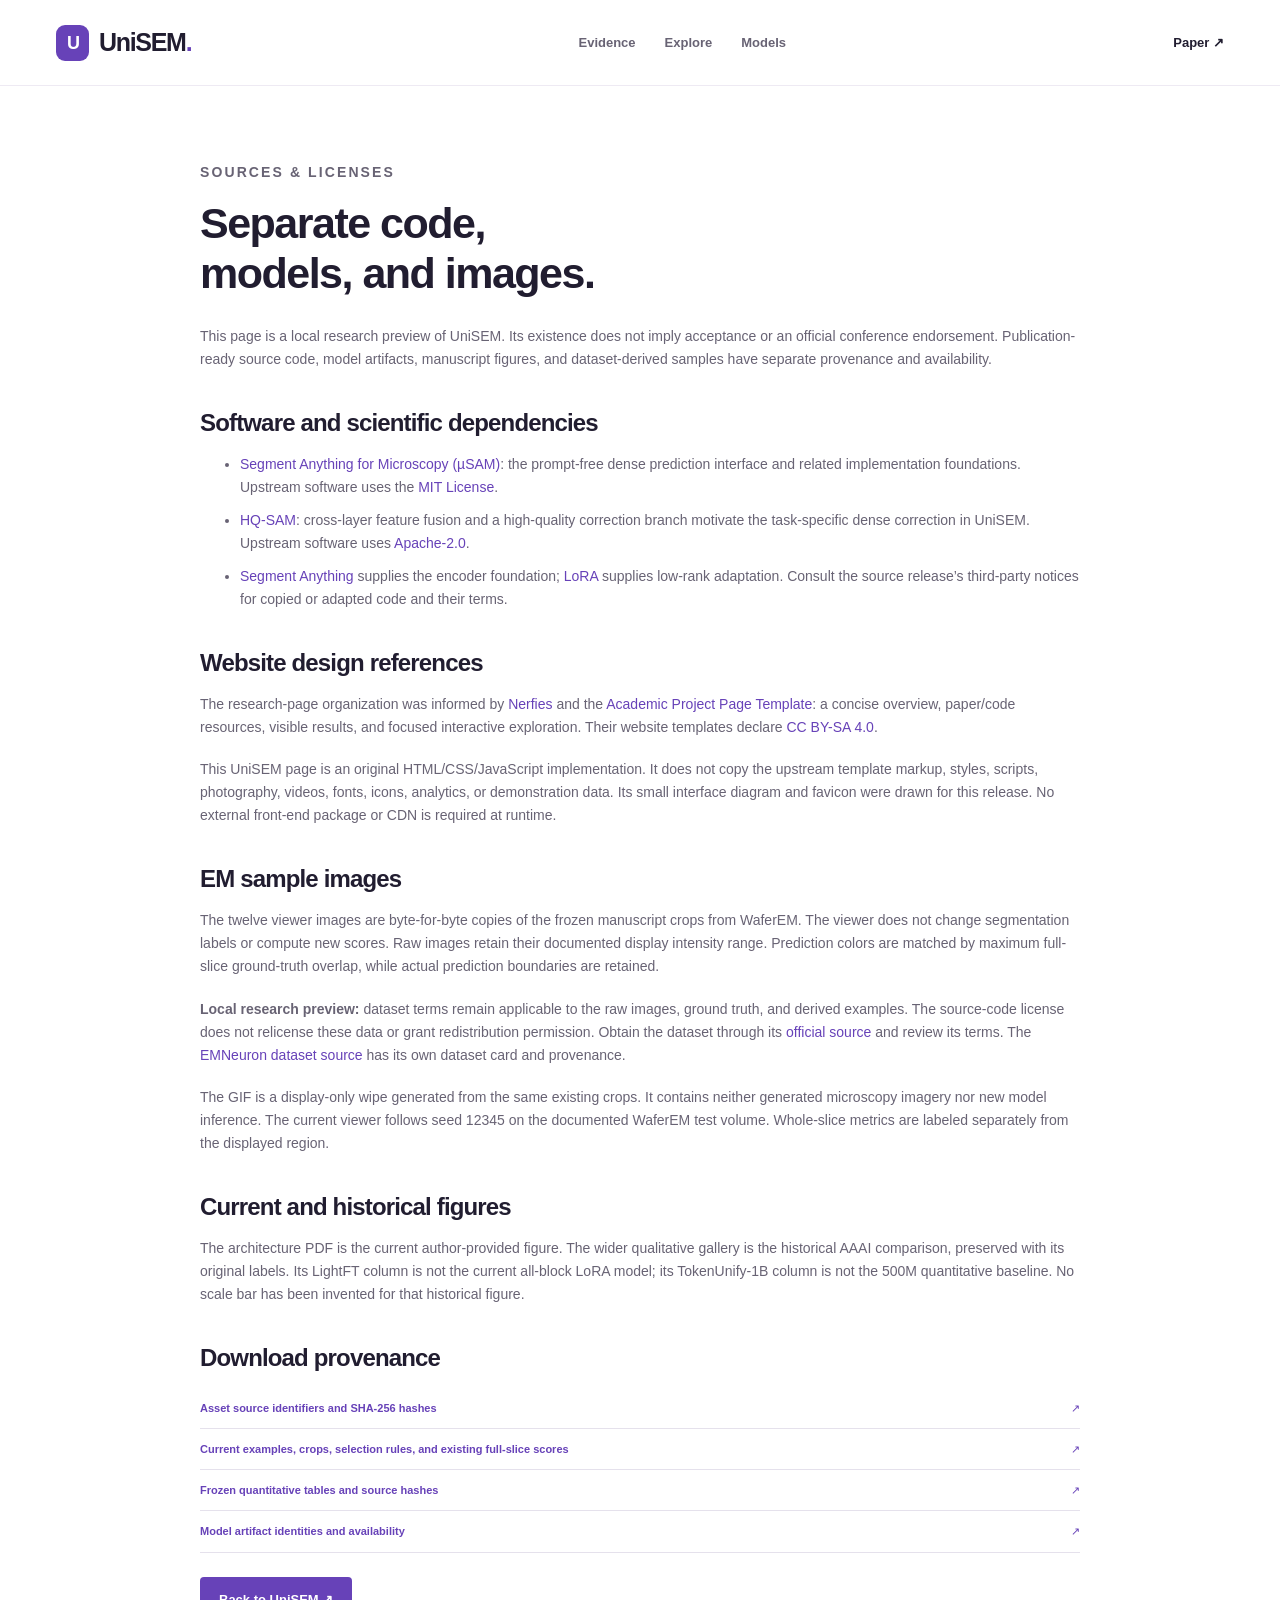
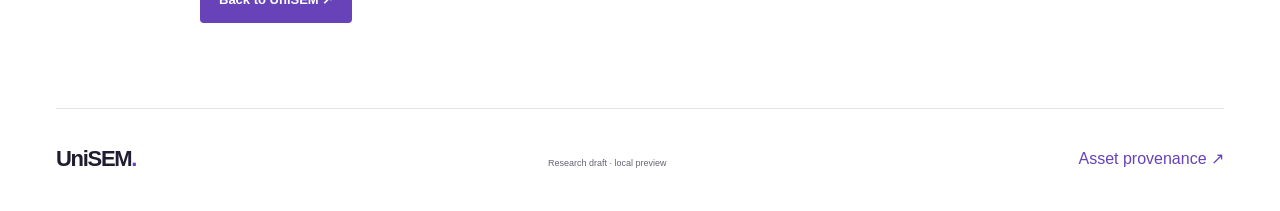
==== site/licenses.html @ 5c4338f4 "Prepare UniSEM ISBI code and local project showcase" ====
<!doctype html>
<html lang="en">
<head><meta charset="utf-8"><meta name="viewport" content="width=device-width, initial-scale=1"><meta name="theme-color" content="#6742b8"><title>Sources &amp; licenses — UniSEM</title><link rel="icon" href="assets/favicon.svg" type="image/svg+xml"><link rel="stylesheet" href="styles.css"></head>
<body><header class="site-header"><a class="wordmark" href="index.html"><span class="brand-symbol" aria-hidden="true">U</span>UniSEM<span class="wordmark-dot">.</span></a><nav aria-label="Source navigation"><a href="index.html#evidence">Evidence</a><a href="index.html#explore">Explore</a><a href="models.html">Models</a></nav><a class="header-paper" href="assets/paper.pdf">Paper ↗</a></header>
<main class="section-shell simple-page"><p class="eyebrow">SOURCES &amp; LICENSES</p><h1>Separate code,<br>models, and images.</h1><p>This page is a local research preview of UniSEM. Its existence does not imply acceptance or an official conference endorsement. Publication-ready source code, model artifacts, manuscript figures, and dataset-derived samples have separate provenance and availability.</p>
<h2>Software and scientific dependencies</h2><ul><li><a href="https://github.com/computational-cell-analytics/micro-sam">Segment Anything for Microscopy (µSAM)</a>: the prompt-free dense prediction interface and related implementation foundations. Upstream software uses the <a href="https://github.com/computational-cell-analytics/micro-sam/blob/main/LICENSE">MIT License</a>.</li><li><a href="https://github.com/SysCV/sam-hq">HQ-SAM</a>: cross-layer feature fusion and a high-quality correction branch motivate the task-specific dense correction in UniSEM. Upstream software uses <a href="https://github.com/SysCV/sam-hq/blob/main/LICENSE">Apache-2.0</a>.</li><li><a href="https://github.com/facebookresearch/segment-anything">Segment Anything</a> supplies the encoder foundation; <a href="https://arxiv.org/abs/2106.09685">LoRA</a> supplies low-rank adaptation. Consult the source release’s third-party notices for copied or adapted code and their terms.</li></ul>
<h2>Website design references</h2><p>The research-page organization was informed by <a href="https://nerfies.github.io/">Nerfies</a> and the <a href="https://github.com/eliahuhorwitz/Academic-project-page-template">Academic Project Page Template</a>: a concise overview, paper/code resources, visible results, and focused interactive exploration. Their website templates declare <a href="https://creativecommons.org/licenses/by-sa/4.0/">CC BY-SA 4.0</a>.</p><p>This UniSEM page is an original HTML/CSS/JavaScript implementation. It does not copy the upstream template markup, styles, scripts, photography, videos, fonts, icons, analytics, or demonstration data. Its small interface diagram and favicon were drawn for this release. No external front-end package or CDN is required at runtime.</p>
<h2>EM sample images</h2><p>The twelve viewer images are byte-for-byte copies of the frozen manuscript crops from WaferEM. The viewer does not change segmentation labels or compute new scores. Raw images retain their documented display intensity range. Prediction colors are matched by maximum full-slice ground-truth overlap, while actual prediction boundaries are retained.</p><p><strong>Local research preview:</strong> dataset terms remain applicable to the raw images, ground truth, and derived examples. The source-code license does not relicense these data or grant redistribution permission. Obtain the dataset through its <a href="https://huggingface.co/datasets/cyd0806/wafer_EM">official source</a> and review its terms. The <a href="https://huggingface.co/datasets/yanchaoz/EMNeuron">EMNeuron dataset source</a> has its own dataset card and provenance.</p><p>The GIF is a display-only wipe generated from the same existing crops. It contains neither generated microscopy imagery nor new model inference. The current viewer follows seed 12345 on the documented WaferEM test volume. Whole-slice metrics are labeled separately from the displayed region.</p>
<h2>Current and historical figures</h2><p>The architecture PDF is the current author-provided figure. The wider qualitative gallery is the historical AAAI comparison, preserved with its original labels. Its LightFT column is not the current all-block LoRA model; its TokenUnify-1B column is not the 500M quantitative baseline. No scale bar has been invented for that historical figure.</p>
<h2>Download provenance</h2><a class="resource-row" href="assets/asset-provenance.json"><span>Asset source identifiers and SHA-256 hashes</span><span>↗</span></a><a class="resource-row" href="assets/cases.json"><span>Current examples, crops, selection rules, and existing full-slice scores</span><span>↗</span></a><a class="resource-row" href="data/results.json"><span>Frozen quantitative tables and source hashes</span><span>↗</span></a><a class="resource-row" href="models/manifest.json"><span>Model artifact identities and availability</span><span>↗</span></a><a class="button primary" href="index.html">Back to UniSEM ↗</a></main><footer class="site-footer section-shell"><a class="wordmark" href="index.html">UniSEM<span class="wordmark-dot">.</span></a><p>Research draft · local preview</p><a href="assets/asset-provenance.json">Asset provenance ↗</a></footer></body></html>
---- site/styles.css ----
/* Original UniSEM presentation styles. No external fonts or CSS runtime. */
:root {
  --ink:#211d30;
  --muted:#686374;
  --purple:#6742b8;
  --purple-dark:#4a2e88;
  --lavender:#f5f2fa;
  --line:#e5e1ec;
  --paper:#fff;
  --max:1240px;
  --split:50%;
  --zoom:1;
  --pan-x:0px;
  --pan-y:0px
}
* {
  box-sizing:border-box
}
html {
  scroll-behavior:smooth;
  scroll-padding-top:95px
}
body {
  margin:0;
  background:var(--paper);
  color:var(--ink);
  font-family:Inter,"Segoe UI",Arial,sans-serif;
  font-size:16px;
  line-height:1.65;
  -webkit-font-smoothing:antialiased
}
a {
  color:var(--purple);
  text-decoration:none;
  text-underline-offset:4px
}
a:hover {
  text-decoration:underline
}
button,input,select {
  font:inherit
}
button,a,input,select,summary {
  -webkit-tap-highlight-color:transparent
}
button {
  cursor:pointer
}
button:disabled {
  cursor:wait
}
a:focus-visible,button:focus-visible,input:focus-visible,select:focus-visible,summary:focus-visible,[tabindex]:focus-visible {
  outline:3px solid #b097e4;
  outline-offset:5px
}
h1,h2,h3,h4,p,figure {
  margin:0
}
h1,h2,h3,h4 {
  line-height:1.16;
  letter-spacing:-.035em;
  font-weight:650
}
h2 {
  font-size:clamp(30px,3.2vw,43px)
}
h3 {
  font-size:25px
}
h4 {
  font-size:18px;
  letter-spacing:-.02em
}
p+p {
  margin-top:19px
}
img {
  max-width:100%;
  height:auto
}
button {
  border:0
}
input[type=range] {
  accent-color:var(--purple);
  cursor:ew-resize
}
.section-shell {
  max-width:var(--max);
  margin:auto;
  width:calc(100% - 112px)
}
.section-space {
  padding-top:94px;
  padding-bottom:94px
}
.eyebrow {
  font-size:11px;
  font-weight:750;
  letter-spacing:.15em;
  line-height:1.7;
  color:var(--purple)
}
.fine-print,.table-note {
  font-size:12px;
  line-height:1.65;
  color:var(--muted)
}
.fine-print strong {
  font-weight:650
}
.section-heading {
  display:flex;
  align-items:flex-end;
  justify-content:space-between;
  gap:40px;
  margin-bottom:44px
}
.section-heading .eyebrow {
  margin-bottom:13px
}
.section-heading>p,.section-heading>div>p:not(.eyebrow) {
  max-width:385px;
  font-size:14px;
  color:var(--muted);
  line-height:1.65
}
.section-margin h2 {
  margin:13px 0 20px
}
.section-margin>p:not(.eyebrow) {
  font-size:14px;
  color:var(--muted)
}
.skip-link {
  position:absolute;
  z-index:100;
  top:-70px;
  left:20px;
  background:var(--purple);
  color:white;
  padding:12px 18px
}
.skip-link:focus {
  top:10px
}
.site-header {
  height:86px;
  position:sticky;
  top:0;
  background:#ffffffee;
  backdrop-filter:blur(16px);
  z-index:20;
  display:flex;
  align-items:center;
  justify-content:space-between;
  gap:30px;
  padding:0 max(56px,calc((100vw - var(--max))/2));
  border-bottom:1px solid #eeeaf3
}
.wordmark {
  display:inline-flex;
  align-items:center;
  color:var(--ink);
  font-size:25px;
  font-weight:750;
  letter-spacing:-1.3px;
  line-height:1;
  white-space:nowrap
}
.wordmark:hover {
  text-decoration:none
}
.brand-symbol {
  background:var(--purple);
  color:white;
  font-size:18px;
  border-radius:9px;
  padding:9px 11px;
  margin-right:10px;
  letter-spacing:-2px
}
.wordmark-dot {
  color:var(--purple)
}
.site-header nav {
  display:flex;
  gap:29px
}
.site-header nav a {
  font-size:13px;
  color:var(--muted);
  font-weight:550
}
.header-paper {
  font-size:13px;
  font-weight:650;
  color:var(--ink)
}
.header-paper span {
  margin-left:11px
}
.hero {
  display:grid;
  grid-template-columns:1.02fr 1fr;
  gap:58px;
  align-items:center;
  min-height:680px;
  padding-top:75px;
  padding-bottom:72px
}
.hero .eyebrow {
  font-size:10px;
  letter-spacing:.11em;
  display:flex;
  align-items:center;
  gap:10px;
  white-space:nowrap
}
.small-rule {
  width:24px;
  height:1px;
  background:var(--purple)
}
.hero h1 {
  font-size:clamp(38px,4vw,56px);
  line-height:1.08;
  letter-spacing:-.045em;
  margin-top:20px;
  font-weight:680
}
.hero h1 em {
  font-family:Georgia,"Times New Roman",serif;
  font-weight:450;
  color:var(--purple);
  letter-spacing:-.035em
}
.hero-description {
  color:var(--muted);
  font-size:17px;
  max-width:455px;
  line-height:1.65;
  margin-top:25px
}
.hero-actions {
  display:flex;
  align-items:center;
  gap:23px;
  margin-top:28px
}
.button {
  display:inline-flex;
  align-items:center;
  justify-content:center;
  gap:16px;
  padding:12px 19px;
  font-size:13px;
  font-weight:650;
  line-height:1.5;
  min-height:46px;
  border-radius:4px;
  text-decoration:none;
  transition:background .15s ease,color .15s ease
}
.button:hover {
  text-decoration:none
}
.primary {
  background:var(--purple);
  color:#fff
}
.primary:hover {
  background:var(--purple-dark)
}
.text-button {
  padding:10px 0;
  color:var(--ink)
}
.hero-facts {
  margin-top:36px;
  display:flex;
  gap:37px
}
.hero-facts>div {
  display:flex;
  gap:13px;
  align-items:center
}
.hero-facts strong {
  font-size:38px;
  letter-spacing:-.06em;
  font-weight:650;
  line-height:1
}
.hero-facts strong span {
  font-size:22px;
  margin-left:1px
}
.hero-facts>div>span {
  font-size:12px;
  line-height:1.5;
  font-weight:650
}
.hero-facts small {
  display:block;
  font-size:10px;
  font-weight:400;
  color:var(--muted);
  line-height:1.5;
  margin-top:2px;
  max-width:165px
}
.hero-boundary {
  font-size:10px;
  color:var(--muted);
  margin-top:15px;
  max-width:480px
}
.hero-visual {
  margin-top:18px;
  min-width:0
}
.visual-kicker {
  font-size:9px;
  font-weight:700;
  letter-spacing:.11em;
  display:flex;
  align-items:center;
  gap:7px;
  margin-bottom:16px;
  color:var(--ink)
}
.status-dot {
  display:inline-block;
  width:6px;
  height:6px;
  border-radius:50%;
  background:var(--purple);
  flex-shrink:0
}
.visual-kicker>span:last-child {
  font-size:10px;
  font-weight:400;
  letter-spacing:0;
  margin-left:auto;
  color:var(--muted)
}
.em-triptych {
  display:grid;
  grid-template-columns:1fr 1.65fr;
  grid-template-rows:1fr 1fr;
  gap:15px 18px;
  align-items:center
}
.em-triptych figure {
  min-width:0;
  overflow:hidden
}
.em-triptych img {
  width:100%;
  display:block;
  aspect-ratio:1;
  object-fit:contain;
  image-rendering:pixelated
}
.em-triptych figure:first-child {
  grid-column:1;
  grid-row:1
}
.em-triptych figure:last-child {
  grid-column:1;
  grid-row:2
}
.em-triptych figure.feature-result {
  grid-column:2;
  grid-row:1/3;
  box-shadow:14px 17px 0 var(--lavender);
  transform:translateY(6px)
}
.em-triptych figcaption {
  font-size:10px;
  font-weight:600;
  padding-top:5px;
  display:flex;
  align-items:center;
  gap:8px
}
.em-triptych figcaption span {
  font-size:8px;
  font-weight:500;
  color:var(--muted)
}
.visual-foot {
  display:flex;
  gap:14px;
  align-items:center;
  margin-top:26px;
  padding-top:17px;
  border-top:1px solid var(--line)
}
.visual-foot>span:not(.pill) {
  font-size:10px;
  color:var(--muted);
  line-height:1.6
}
.visual-foot>a {
  margin-left:auto;
  font-size:24px
}
.pill {
  display:inline-block;
  font-size:8px;
  font-weight:750;
  letter-spacing:.08em;
  line-height:1.2;
  background:var(--lavender);
  color:var(--purple);
  border:1px solid #ded5ed;
  padding:6px 8px;
  white-space:nowrap
}
.project-bar {
  border-top:1px solid var(--line);
  border-bottom:1px solid var(--line);
  padding:22px 0;
  display:flex;
  gap:27px;
  align-items:center;
  font-size:12px;
  font-weight:550
}
.project-bar i {
  width:3px;
  height:3px;
  border-radius:50%;
  background:#bdb3cc
}
.project-bar a {
  margin-left:auto;
  font-size:11px;
  font-weight:500
}
.project-bar a span {
  margin-left:8px
}
.abstract-section {
  display:grid;
  grid-template-columns:1fr 1.8fr;
  gap:90px
}
.abstract-copy p {
  font-size:15px;
  color:#5c5668
}
.abstract-copy p.lead {
  font-size:20px;
  line-height:1.65;
  color:var(--ink);
  font-weight:450;
  margin-top:0
}
.abstract-copy .fine-print {
  font-size:12px;
  margin-top:25px;
  padding-top:20px;
  border-top:1px solid var(--line)
}
.method-section {
  background:#f8f6fb;
  border-top:1px solid #f0ecf6;
  border-bottom:1px solid #f0ecf6
}
.method-figure img {
  display:block;
  width:100%;
  height:auto
}
.method-figure figcaption {
  font-size:12px;
  text-align:center;
  color:var(--muted);
  margin-top:13px
}
.method-explainer {
  display:grid;
  grid-template-columns:repeat(3,1fr);
  gap:50px;
  margin-top:38px
}
.method-number {
  color:var(--purple);
  font-size:11px;
  font-weight:750;
  letter-spacing:.08em
}
.method-explainer h3 {
  font-size:18px;
  margin:8px 0 11px;
  letter-spacing:-.02em
}
.method-explainer p {
  font-size:13px;
  line-height:1.75;
  color:var(--muted)
}
.credit-line {
  font-size:11px;
  color:var(--muted);
  margin-top:29px;
  border-top:1px solid #e5dfef;
  padding-top:19px
}
.author-figure {
  margin-top:20px;
  border-top:1px solid var(--line);
  padding-top:15px
}
.author-figure summary {
  display:flex;
  justify-content:space-between;
  font-size:12px;
  font-weight:650;
  cursor:pointer;
  color:var(--purple)
}
.author-figure summary::marker {
  content:""
}
.author-figure img {
  margin-top:24px;
  display:block;
  width:100%;
  background:white
}
.author-figure p {
  font-size:11px;
  text-align:right;
  margin-top:10px
}
.author-figure[open] summary span {
  transform:rotate(45deg)
}
.evidence-section>.section-heading {
  margin-bottom:20px
}
.evidence-block {
  display:grid;
  grid-template-columns:.95fr 1.5fr;
  gap:84px;
  padding:48px 0;
  border-bottom:1px solid var(--line)
}
.evidence-copy h3 {
  font-size:25px;
  margin:11px 0 18px;
  line-height:1.25;
  max-width:350px
}
.evidence-copy p:not(.eyebrow) {
  font-size:14px;
  color:var(--muted);
  line-height:1.8
}
.evidence-copy p.fine-print {
  font-size:11px;
  padding-top:1px
}
.evidence-data {
  min-width:0
}
.segmented-control {
  display:inline-flex;
  background:var(--lavender);
  padding:3px;
  gap:2px;
  border-radius:4px;
  margin-bottom:14px
}
.segmented-control button {
  font-size:11px;
  padding:7px 17px;
  background:transparent;
  color:var(--muted);
  font-weight:650;
  border-radius:3px
}
.segmented-control button.active {
  background:white;
  color:var(--purple);
  box-shadow:0 1px 5px #27194512
}
.table-wrap {
  overflow-x:auto;
  overscroll-behavior-x:contain
}
table {
  width:100%;
  border-collapse:collapse;
  text-align:right;
  font-size:12px;
  font-variant-numeric:tabular-nums;
  line-height:1.4
}
th {
  font-size:10px;
  color:#7b728a;
  font-weight:650;
  padding:11px 8px;
  border-bottom:1px solid #b9aecb;
  white-space:nowrap
}
td {
  padding:10px 8px;
  border-bottom:1px solid #eeeaf3;
  white-space:nowrap
}
th:first-child,td:first-child {
  text-align:left;
  padding-left:0
}
th:last-child,td:last-child {
  padding-right:0
}
tbody tr:last-child td {
  border-bottom:1px solid #b9aecb
}
.highlight-row td {
  background:#f5f1fb
}
.highlight-row td:first-child {
  padding-left:8px
}
.highlight-row td:last-child {
  padding-right:8px
}
table strong {
  font-weight:750;
  color:var(--ink)
}
table u {
  text-underline-offset:3px;
  text-decoration-thickness:1px
}
td .sd {
  font-size:10px;
  color:#80768c;
  display:block;
  margin-top:1px
}
.check-cell {
  color:var(--purple);
  text-align:center;
  font-weight:700
}
.table-note {
  font-size:10px;
  margin-top:12px
}
.rank-key {
  font-size:10px;
  color:var(--muted);
  margin-top:10px
}
.efficiency-block {
  padding-top:51px
}
.efficiency-heading {
  max-width:720px
}
.efficiency-heading h3 {
  font-size:29px;
  margin:10px 0 18px
}
.efficiency-heading>p:last-child {
  font-size:15px;
  color:var(--muted)
}
.efficiency-grid {
  display:grid;
  grid-template-columns:1fr 1.08fr;
  gap:62px;
  margin-top:32px
}
.efficiency-grid h4 {
  font-size:17px;
  margin-bottom:11px
}
.efficiency-grid .panel-intro {
  font-size:12px;
  color:var(--muted);
  min-height:40px;
  margin-bottom:15px;
  max-width:460px
}
.efficiency-grid table {
  font-size:11px
}
.evidence-interpretation {
  display:flex;
  align-items:baseline;
  gap:28px;
  margin-top:31px;
  border-left:2px solid var(--purple);
  padding:3px 0 3px 20px
}
.evidence-interpretation strong {
  font-size:12px;
  white-space:nowrap
}
.evidence-interpretation p {
  font-size:12px;
  color:var(--muted);
  line-height:1.7;
  max-width:830px
}
.source-link {
  font-size:11px;
  color:var(--muted);
  margin-top:34px
}
.explore-section {
  background:#f5f2f9;
  border-top:1px solid #eee7f7;
  border-bottom:1px solid #eee7f7
}
.explore-section .section-heading {
  margin-bottom:30px
}
.precomputed-badge {
  display:inline-flex;
  align-items:center;
  gap:8px;
  border:1px solid #d7c9eb;
  background:#fbf9ff;
  padding:7px 10px;
  font-size:9px;
  line-height:1.2;
  letter-spacing:.08em;
  font-weight:700;
  color:var(--purple);
  margin-bottom:10px
}
.explore-section .section-heading>div>p:not(.eyebrow) {
  font-size:11px
}
.explorer-controls {
  display:grid;
  grid-template-columns:1.15fr 1fr 1fr;
  gap:24px;
  margin-bottom:25px;
  max-width:1050px
}
.explorer-controls label {
  font-size:10px;
  text-transform:uppercase;
  letter-spacing:.08em;
  font-weight:650;
  color:var(--muted)
}
select {
  display:block;
  margin-top:7px;
  width:100%;
  min-height:43px;
  padding:9px 32px 9px 11px;
  font-size:12px;
  border:1px solid #d8d0e4;
  border-radius:3px;
  background:white;
  color:var(--ink);
  font-weight:550
}
.explorer-layout {
  display:grid;
  grid-template-columns:minmax(0,1.65fr) minmax(280px,1fr);
  gap:53px
}
.viewer-column {
  min-width:0
}
.compare-viewport {
  position:relative;
  width:100%;
  aspect-ratio:1;
  overflow:hidden;
  background:#312b3a;
  touch-action:pan-y;
  user-select:none;
  cursor:grab
}
.compare-viewport.dragging {
  cursor:grabbing
}
.compare-viewport.zoomed {
  touch-action:none
}
.comparison-layer {
  position:absolute;
  inset:0;
  overflow:hidden
}
.image-world {
  position:absolute;
  inset:0;
  transform:translate(var(--pan-x),var(--pan-y)) scale(var(--zoom));
  transform-origin:center;
  will-change:transform
}
.image-world img {
  position:absolute;
  inset:0;
  display:block;
  width:100%;
  height:100%;
  object-fit:contain;
  image-rendering:pixelated;
  pointer-events:none
}
.left-layer {
  clip-path:inset(0 calc(100% - var(--split)) 0 0)
}
.viewer-label {
  position:absolute;
  z-index:2;
  top:13px;
  font-size:9px;
  font-weight:650;
  line-height:1.3;
  max-width:45%;
  color:white;
  background:#251f33d9;
  padding:6px 9px;
  backdrop-filter:blur(8px);
  pointer-events:none
}
.left-label {
  left:13px
}
.right-label {
  right:13px;
  text-align:right
}
.split-handle {
  touch-action:none;
  position:absolute;
  z-index:3;
  left:var(--split);
  top:0;
  bottom:0;
  width:2px;
  transform:translateX(-1px);
  padding:0;
  background:white;
  cursor:ew-resize
}
.split-handle:before {
  content:"";
  position:absolute;
  left:-18px;
  right:-18px;
  top:0;
  bottom:0
}
.split-handle span {
  position:absolute;
  top:50%;
  left:50%;
  transform:translate(-50%,-50%);
  background:white;
  color:var(--purple);
  width:38px;
  height:38px;
  display:flex;
  align-items:center;
  justify-content:center;
  border-radius:50%;
  font-size:19px;
  letter-spacing:2px;
  box-shadow:0 2px 12px #0003
}
.scale-bar {
  position:absolute;
  z-index:2;
  bottom:14px;
  right:16px;
  color:white;
  text-shadow:0 1px 2px black;
  text-align:center;
  pointer-events:none
}
.scale-bar>span {
  height:4px;
  background:white;
  box-shadow:0 1px 2px #0008;
  display:block;
  width:60px
}
.scale-bar small {
  font-size:10px
}
.wipe-control {
  display:flex;
  align-items:center;
  gap:13px;
  font-size:10px;
  color:var(--muted);
  margin-top:13px
}
.wipe-control input {
  min-width:0;
  flex:1
}
.view-controls {
  display:flex;
  align-items:center;
  gap:19px;
  margin-top:12px;
  flex-wrap:wrap
}
.view-controls label {
  display:flex;
  align-items:center;
  gap:7px;
  font-size:10px;
  font-weight:550;
  color:var(--muted)
}
.view-controls input {
  width:83px
}
.view-controls output {
  font-size:10px;
  min-width:30px;
  font-variant-numeric:tabular-nums
}
.quiet-button {
  font-size:10px;
  font-weight:600;
  color:var(--purple);
  padding:6px 9px;
  background:white;
  border:1px solid #d8cde9;
  border-radius:3px;
  margin-left:auto
}
.viewer-help {
  font-size:10px;
  color:var(--muted);
  margin-top:13px;
  line-height:1.7;
  max-width:600px
}
.case-detail {
  padding-top:1px
}
.case-detail h3 {
  font-size:26px;
  margin:10px 0 15px
}
.case-detail>p:not(.eyebrow) {
  font-size:13px;
  color:var(--muted);
  line-height:1.8
}
.reference-buttons {
  display:flex;
  gap:9px;
  margin-top:19px
}
.reference-buttons button {
  border:1px solid #cdbfdf;
  padding:7px 11px;
  font-size:10px;
  background:transparent;
  border-radius:3px;
  color:var(--purple);
  font-weight:650
}
.reference-buttons button:hover {
  background:#eae2f5
}
.case-metadata {
  margin:24px 0 26px;
  border-top:1px solid #ded5e9;
  border-bottom:1px solid #ded5e9;
  padding:12px 0
}
.case-metadata>div {
  display:flex;
  justify-content:space-between;
  gap:20px;
  font-size:10px;
  padding:4px 0
}
.case-metadata dt {
  color:var(--muted)
}
.case-metadata dd {
  margin:0;
  text-align:right;
  font-variant-numeric:tabular-nums
}
.case-detail h4 {
  font-size:14px;
  margin-bottom:8px
}
.case-detail>p.fine-print {
  font-size:10px;
  line-height:1.7;
  margin-bottom:12px
}
.compact-table table {
  font-size:10px
}
.compact-table th {
  font-size:9px
}
.compact-table td {
  padding-top:9px;
  padding-bottom:9px;
  white-space:normal;
  max-width:140px
}
.compact-table td:not(:first-child) {
  white-space:nowrap
}
.case-detail details {
  margin-top:24px;
  font-size:10px;
  color:var(--muted);
  border-top:1px solid #ded5e9;
  padding-top:14px
}
.case-detail details summary {
  font-size:10px;
  font-weight:600;
  color:var(--purple);
  cursor:pointer
}
.case-detail details p {
  margin-top:12px;
  line-height:1.7
}
.notice {
  font-size:12px;
  color:var(--purple);
  padding:16px;
  background:#fff
}
.film-section {
  display:grid;
  grid-template-columns:1fr 1.85fr;
  gap:65px;
  align-items:center
}
.film-section .section-margin h2 {
  font-size:31px
}
.film-section .section-margin>p:not(.eyebrow) {
  font-size:12px
}
.film-section .button {
  margin-top:23px;
  font-size:11px;
  padding:11px 17px;
  min-height:41px
}
.film-section .section-margin .fine-print {
  font-size:10px;
  margin-top:14px
}
.subtle-link {
  display:inline-block;
  font-size:11px;
  margin-top:16px
}
.film-figure {
  border:1px solid var(--line);
  padding:12px 8px;
  background:white
}
.film-figure img {
  width:100%;
  height:auto;
  display:block
}
.film-figure figcaption {
  font-size:10px;
  color:var(--muted);
  padding:13px 18px 5px;
  border-top:1px solid var(--line);
  line-height:1.7
}
.historical-section {
  background:#faf9fc;
  border-top:1px solid #f0edf5;
  border-bottom:1px solid #f0edf5
}
.historical-section .section-heading p:not(.eyebrow) {
  font-size:11px
}
.historical-figure {
  display:block;
  overflow:auto;
  background:#fff;
  border:1px solid var(--line);
  padding:22px
}
.historical-figure img {
  width:100%;
  height:auto;
  display:block
}
.historical-section .fine-print {
  font-size:10px;
  margin-top:18px;
  max-width:1100px
}
.reuse-grid {
  display:grid;
  grid-template-columns:1.05fr 1fr;
  gap:90px
}
.code-label {
  font-size:9px;
  letter-spacing:.11em;
  font-weight:700;
  color:var(--muted);
  margin-bottom:12px
}
.quickstart pre {
  background:#252032;
  color:#e6ddf8;
  border-left:3px solid #a483dc;
  padding:24px 27px;
  font-size:13px;
  line-height:1.8;
  overflow:auto;
  margin:0 0 23px;
  tab-size:2
}
.quickstart>p:not(.code-label) {
  font-size:13px;
  color:var(--muted);
  line-height:1.8
}
.quickstart>a {
  font-size:12px;
  display:inline-block;
  margin-top:17px
}
.models-copy h3 {
  font-size:21px;
  margin-bottom:14px
}
.models-copy>p {
  font-size:13px;
  color:var(--muted);
  margin-bottom:20px;
  line-height:1.8
}
.resource-row {
  display:flex;
  justify-content:space-between;
  gap:20px;
  padding:11px 0;
  border-bottom:1px solid var(--line);
  font-size:11px;
  font-weight:550
}
.release-note {
  display:flex;
  align-items:flex-start;
  gap:22px;
  border-top:1px solid var(--line);
  padding-top:28px;
  margin-top:43px
}
.release-note p {
  font-size:10px;
  color:var(--muted);
  line-height:1.8;
  max-width:900px
}
.release-note .pill {
  margin-top:3px
}
.site-footer {
  padding-top:37px;
  padding-bottom:39px;
  border-top:1px solid var(--line);
  display:flex;
  justify-content:space-between;
  align-items:center;
  gap:40px
}
.site-footer .wordmark {
  font-size:22px
}
.site-footer p {
  font-size:9px;
  color:var(--muted);
  line-height:1.8;
  margin-top:9px
}
.back-top {
  font-size:11px;
  white-space:nowrap
}
.simple-page {
  max-width:880px;
  padding-top:75px;
  padding-bottom:85px
}
.simple-page h1 {
  font-size:43px;
  margin:14px 0 26px
}
.simple-page h2 {
  font-size:24px;
  margin:38px 0 16px
}
.simple-page h3 {
  font-size:18px;
  margin:25px 0 12px
}
.simple-page p,.simple-page li {
  font-size:14px;
  color:var(--muted)
}
.simple-page li+li {
  margin-top:10px
}
.simple-page pre {
  overflow:auto;
  background:var(--lavender);
  padding:20px;
  font-size:12px
}
.simple-page table {
  margin:25px 0;
  font-size:12px
}
.simple-page td {
  white-space:normal
}
.simple-page code {
  font-size:.9em
}
.simple-page .button {
  margin-top:24px
}
@media(min-width:1500px) {
  .hero {
    gap:80px
  }
  .hero h1 {
    font-size:59px
  }
}
@media(max-width:1120px) {
  .section-shell {
    width:calc(100% - 72px)
  }
  .site-header {
    padding:0 36px
  }
  .hero {
    gap:35px;
    min-height:630px
  }
  .hero h1 {
    font-size:45px
  }
  .hero .eyebrow {
    font-size:8px
  }
  .hero-facts {
    gap:20px
  }
  .hero-facts strong {
    font-size:33px
  }
  .hero-facts small {
    font-size:9px;
    max-width:135px
  }
  .hero-description {
    font-size:15px
  }
  .hero-actions {
    gap:17px
  }
  .hero-actions .button {
    font-size:11px
  }
  .project-bar {
    gap:17px;
    font-size:11px
  }
  .abstract-section {
    gap:60px
  }
  .evidence-block {
    gap:50px
  }
  .efficiency-grid {
    gap:35px
  }
  .explorer-layout {
    gap:35px
  }
  .view-controls {
    gap:10px
  }
  .view-controls input {
    width:64px
  }
  .reuse-grid {
    gap:65px
  }
  .film-section {
    gap:35px
  }
  .section-space {
    padding-top:76px;
    padding-bottom:76px
  }
}
@media(max-width:900px) {
  .site-header {
    height:75px
  }
  .site-header nav {
    gap:20px
  }
  .hero {
    grid-template-columns:1fr 1fr;
    gap:28px;
    padding-top:55px;
    padding-bottom:55px;
    min-height:0
  }
  .hero h1 {
    font-size:39px
  }
  .hero .eyebrow {
    white-space:normal;
    line-height:1.5;
    font-size:8px
  }
  .small-rule {
    display:none
  }
  .hero-description {
    font-size:14px
  }
  .hero-actions {
    gap:13px;
    align-items:flex-start;
    flex-direction:column
  }
  .hero-actions .button {
    font-size:11px
  }
  .text-button {
    min-height:20px;
    padding:0
  }
  .hero-facts {
    flex-direction:column;
    gap:13px;
    margin-top:25px
  }
  .hero-facts strong {
    font-size:30px;
    width:72px
  }
  .hero-facts small {
    max-width:none
  }
  .hero-boundary {
    font-size:9px;
    max-width:300px
  }
  .visual-kicker {
    font-size:8px
  }
  .visual-kicker>span:last-child {
    font-size:8px
  }
  .em-triptych {
    gap:12px;
    grid-template-columns:.85fr 1.3fr
  }
  .visual-foot {
    gap:10px
  }
  .visual-foot>span:not(.pill) {
    font-size:9px
  }
  .visual-foot .pill {
    font-size:7px
  }
  .project-bar {
    flex-wrap:wrap;
    gap:13px
  }
  .project-bar a {
    margin-left:0;
    flex-basis:100%;
    margin-top:1px
  }
  .abstract-section {
    grid-template-columns:1fr 1.65fr;
    gap:40px
  }
  .abstract-copy p.lead {
    font-size:17px
  }
  .abstract-copy p {
    font-size:13px
  }
  .section-heading {
    gap:25px
  }
  .section-heading>p {
    max-width:300px;
    font-size:12px
  }
  .method-explainer {
    gap:28px
  }
  .method-explainer p {
    font-size:12px
  }
  .evidence-block {
    grid-template-columns:1fr 1.45fr;
    gap:35px
  }
  .evidence-copy h3 {
    font-size:22px
  }
  .evidence-copy p:not(.eyebrow) {
    font-size:12px
  }
  .evidence-copy p.fine-print {
    font-size:10px
  }
  .efficiency-grid {
    grid-template-columns:1fr;
    gap:33px
  }
  .efficiency-grid .panel-intro {
    min-height:0
  }
  .efficiency-grid table {
    font-size:12px
  }
  .efficiency-grid td .sd {
    display:inline;
    margin-left:4px
  }
  .explorer-layout {
    grid-template-columns:1.4fr 1fr;
    gap:26px
  }
  .explorer-controls {
    gap:15px
  }
  .case-detail h3 {
    font-size:21px
  }
  .case-detail>p:not(.eyebrow) {
    font-size:12px
  }
  .view-controls {
    flex-wrap:wrap
  }
  .quiet-button {
    margin-left:0
  }
  .viewer-label {
    font-size:8px;
    max-width:44%;
    padding:5px 6px
  }
  .case-metadata {
    margin:18px 0
  }
  .case-detail details {
    margin-top:16px
  }
  .film-section {
    grid-template-columns:1fr 1.65fr;
    gap:30px
  }
  .film-section .section-margin h2 {
    font-size:26px
  }
  .reuse-grid {
    gap:40px
  }
  .site-footer {
    gap:24px
  }
}
@media(max-width:700px) {
  .section-shell {
    width:calc(100% - 42px)
  }
  .section-space {
    padding-top:57px;
    padding-bottom:57px
  }
  .site-header {
    height:66px;
    padding:0 21px;
    gap:15px
  }
  .site-header nav {
    gap:15px
  }
  .site-header nav a {
    font-size:10px
  }
  .site-header nav a:nth-child(2),.site-header nav a:nth-child(4) {
    display:none
  }
  .wordmark {
    font-size:22px
  }
  .brand-symbol {
    font-size:15px;
    padding:8px 9px;
    margin-right:8px
  }
  .header-paper {
    font-size:10px
  }
  .hero {
    grid-template-columns:1fr;
    padding-top:40px;
    padding-bottom:40px;
    gap:38px
  }
  .hero h1 {
    font-size:clamp(37px,8.7vw,55px)
  }
  .hero .eyebrow {
    font-size:8px;
    letter-spacing:.11em
  }
  .hero-description {
    font-size:15px;
    max-width:500px;
    margin-top:20px
  }
  .hero-actions {
    flex-direction:row;
    align-items:center;
    gap:23px;
    margin-top:24px
  }
  .hero-actions .button {
    font-size:11px
  }
  .hero-facts {
    flex-direction:row;
    gap:25px;
    margin-top:29px
  }
  .hero-facts strong {
    width:auto;
    font-size:32px
  }
  .hero-facts>div {
    gap:10px
  }
  .hero-facts>div>span {
    font-size:11px
  }
  .hero-facts small {
    font-size:8px;
    max-width:122px
  }
  .hero-boundary {
    max-width:none;
    font-size:9px
  }
  .hero-visual {
    margin:5px 8px 0 0;
    max-width:550px
  }
  .visual-kicker {
    font-size:8px
  }
  .visual-kicker>span:last-child {
    font-size:9px
  }
  .em-triptych {
    grid-template-columns:.8fr 1.35fr;
    gap:12px 18px
  }
  .em-triptych .feature-result {
    box-shadow:10px 12px 0 var(--lavender)
  }
  .visual-foot {
    margin-top:22px
  }
  .visual-foot>span:not(.pill) {
    font-size:10px
  }
  .visual-foot .pill {
    font-size:8px
  }
  .project-bar {
    padding:17px 0;
    gap:11px;
    font-size:9px
  }
  .project-bar a {
    font-size:10px
  }
  .abstract-section {
    grid-template-columns:1fr;
    gap:25px
  }
  .section-margin h2 br {
    display:none
  }
  .abstract-copy p.lead {
    font-size:18px
  }
  .abstract-copy p {
    font-size:14px
  }
  .abstract-copy .fine-print {
    font-size:11px
  }
  .section-heading {
    display:block;
    margin-bottom:29px
  }
  .section-heading>p,.section-heading>div>p:not(.eyebrow) {
    margin-top:19px;
    font-size:12px;
    max-width:none
  }
  .section-heading h2 br {
    display:none
  }
  .method-figure {
    overflow-x:auto;
    margin:0 -5px
  }
  .method-figure img {
    min-width:690px
  }
  .method-figure figcaption {
    font-size:10px;
    min-width:0;
    max-width:100%;
    padding:0 7px;
    text-align:left
  }
  .method-explainer {
    grid-template-columns:1fr;
    gap:21px;
    margin-top:28px
  }
  .method-explainer>div {
    display:grid;
    grid-template-columns:30px 1fr;
    column-gap:12px
  }
  .method-number {
    grid-column:1;
    grid-row:1/3;
    padding-top:1px
  }
  .method-explainer h3 {
    grid-column:2;
    margin:0 0 7px;
    font-size:18px
  }
  .method-explainer p {
    grid-column:2;
    font-size:13px
  }
  .credit-line {
    font-size:10px
  }
  .evidence-block {
    display:block;
    padding:34px 0
  }
  .evidence-copy h3 {
    max-width:none;
    font-size:24px;
    margin:10px 0 15px
  }
  .evidence-copy p:not(.eyebrow) {
    font-size:13px
  }
  .evidence-copy p.fine-print {
    font-size:11px;
    margin-top:13px
  }
  .evidence-data {
    margin-top:23px
  }
  .evidence-data table {
    font-size:12px
  }
  .evidence-data .sd {
    display:inline;
    margin-left:3px;
    font-size:9px
  }
  .evidence-data table th {
    font-size:9px
  }
  .evidence-data table td {
    padding:10px 5px
  }
  .evidence-data table td:first-child {
    padding-left:0
  }
  .table-note {
    font-size:10px
  }
  .efficiency-block {
    padding-top:35px
  }
  .efficiency-heading h3 {
    font-size:26px
  }
  .efficiency-heading>p:last-child {
    font-size:13px
  }
  .efficiency-grid {
    margin-top:25px;
    gap:33px
  }
  .efficiency-grid td .sd {
    display:block;
    margin-left:0
  }
  .evidence-interpretation {
    display:block;
    padding-left:15px
  }
  .evidence-interpretation p {
    margin-top:8px;
    font-size:11px
  }
  .source-link {
    font-size:10px;
    margin-top:25px
  }
  .explore-section .section-heading>div:last-child {
    margin-top:20px
  }
  .explore-section .section-heading>div>p:not(.eyebrow) {
    margin-top:0;
    font-size:10px
  }
  .precomputed-badge {
    font-size:8px
  }
  .explorer-controls {
    grid-template-columns:1fr 1fr;
    gap:15px 12px
  }
  .explorer-controls .case-control {
    grid-column:1/3
  }
  .explorer-controls label {
    font-size:9px
  }
  select {
    font-size:11px;
    min-height:41px
  }
  .explorer-layout {
    grid-template-columns:1fr;
    gap:29px
  }
  .viewer-label {
    font-size:9px
  }
  .view-controls {
    justify-content:space-between;
    gap:12px
  }
  .view-controls label {
    font-size:10px
  }
  .view-controls input {
    width:65px
  }
  .view-controls output {
    min-width:27px
  }
  .view-controls .quiet-button {
    margin-left:0
  }
  .case-detail h3 {
    font-size:25px
  }
  .case-detail>p:not(.eyebrow) {
    font-size:13px
  }
  .case-metadata {
    max-width:450px;
    margin:23px 0
  }
  .case-detail h4 {
    font-size:15px
  }
  .case-detail>p.fine-print {
    font-size:11px
  }
  .compact-table table {
    font-size:11px
  }
  .compact-table td {
    white-space:nowrap;
    max-width:none
  }
  .case-detail details {
    font-size:11px
  }
  .case-detail details summary {
    font-size:11px
  }
  .film-section {
    grid-template-columns:1fr;
    gap:28px
  }
  .film-section .section-margin h2 {
    font-size:31px
  }
  .film-section .section-margin>p:not(.eyebrow) {
    font-size:13px
  }
  .film-section .section-margin .fine-print {
    font-size:10px
  }
  .film-figure {
    padding:5px
  }
  .film-figure figcaption {
    font-size:9px;
    padding:10px 10px 5px
  }
  .historical-figure {
    padding:10px
  }
  .historical-figure img {
    min-width:740px
  }
  .historical-section .fine-print {
    font-size:10px
  }
  .reuse-section .section-heading .button {
    margin-top:23px
  }
  .reuse-grid {
    grid-template-columns:1fr;
    gap:33px
  }
  .quickstart pre {
    font-size:12px;
    padding:20px
  }
  .release-note {
    display:block;
    margin-top:30px;
    padding-top:23px
  }
  .release-note p {
    margin-top:12px;
    font-size:10px
  }
  .site-footer {
    padding-top:30px;
    padding-bottom:30px;
    display:grid;
    grid-template-columns:1fr auto;
    gap:17px
  }
  .site-footer>p {
    grid-column:1/3;
    grid-row:2;
    margin-top:0
  }
  .site-footer .back-top {
    grid-column:2;
    grid-row:1;
    font-size:10px
  }
  .simple-page {
    padding-top:45px;
    padding-bottom:55px
  }
  .simple-page h1 {
    font-size:34px
  }
  .simple-page h2 {
    font-size:23px
  }
  .simple-page p,.simple-page li {
    font-size:13px
  }
}
@media(prefers-reduced-motion:reduce) {
  html {
    scroll-behavior:auto
  }
  *,*:before,*:after {
    transition:none!important;
    animation:none!important
  }
  .image-world {
    will-change:auto
  }
}
.sr-only {
  position:absolute;
  width:1px;
  height:1px;
  padding:0;
  margin:-1px;
  overflow:hidden;
  clip:rect(0,0,0,0);
  white-space:nowrap;
  border:0
}
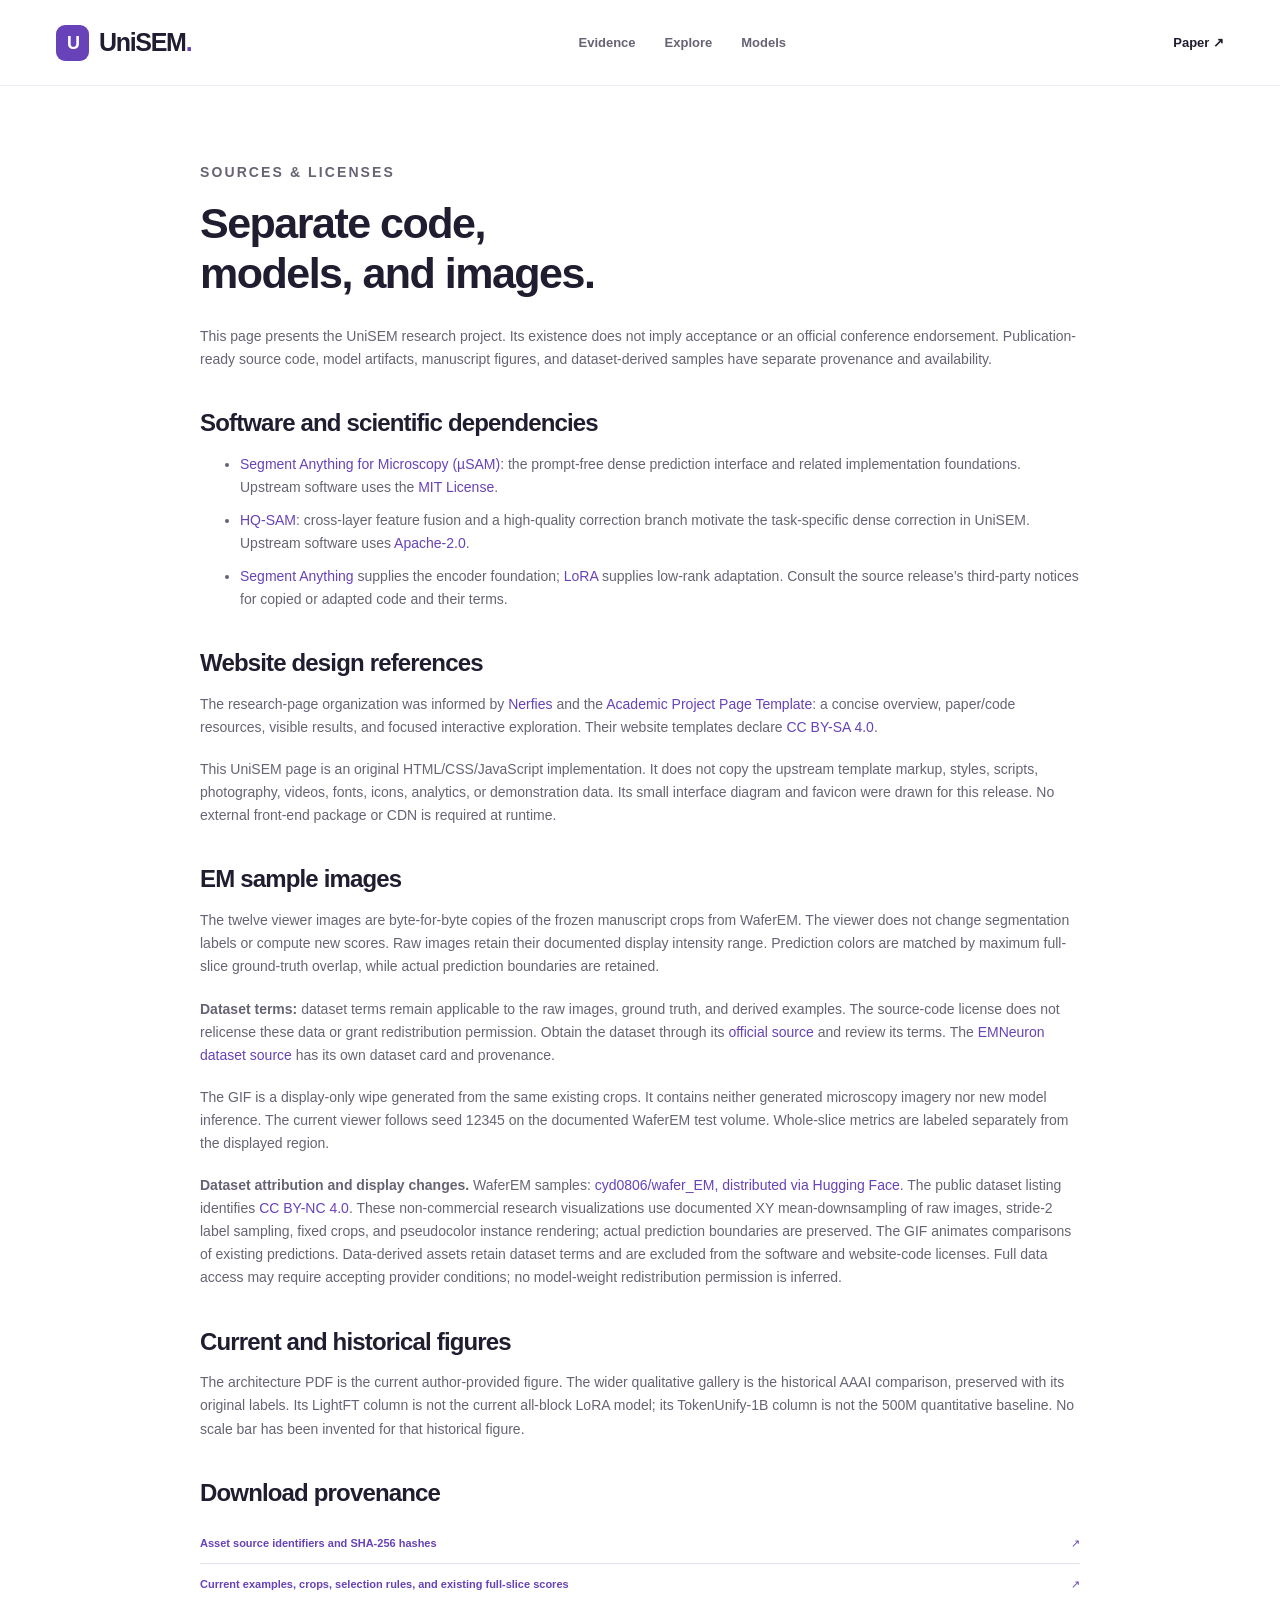
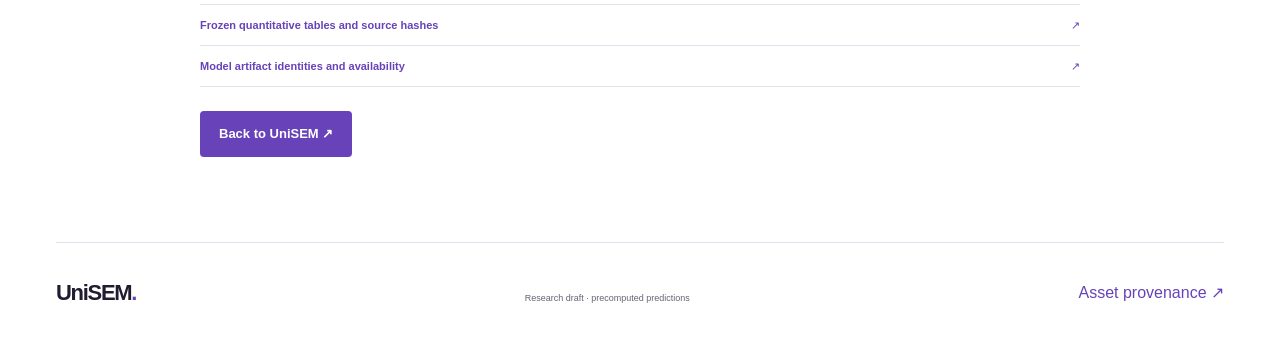
==== commit 003d921b: "Publish project links and add GitHub Pages deployment" ====
--- a/site/licenses.html
+++ b/site/licenses.html
@@ -2,9 +2,10 @@
 <html lang="en">
 <head><meta charset="utf-8"><meta name="viewport" content="width=device-width, initial-scale=1"><meta name="theme-color" content="#6742b8"><title>Sources &amp; licenses — UniSEM</title><link rel="icon" href="assets/favicon.svg" type="image/svg+xml"><link rel="stylesheet" href="styles.css"></head>
 <body><header class="site-header"><a class="wordmark" href="index.html"><span class="brand-symbol" aria-hidden="true">U</span>UniSEM<span class="wordmark-dot">.</span></a><nav aria-label="Source navigation"><a href="index.html#evidence">Evidence</a><a href="index.html#explore">Explore</a><a href="models.html">Models</a></nav><a class="header-paper" href="assets/paper.pdf">Paper ↗</a></header>
-<main class="section-shell simple-page"><p class="eyebrow">SOURCES &amp; LICENSES</p><h1>Separate code,<br>models, and images.</h1><p>This page is a local research preview of UniSEM. Its existence does not imply acceptance or an official conference endorsement. Publication-ready source code, model artifacts, manuscript figures, and dataset-derived samples have separate provenance and availability.</p>
+<main class="section-shell simple-page"><p class="eyebrow">SOURCES &amp; LICENSES</p><h1>Separate code,<br>models, and images.</h1><p>This page presents the UniSEM research project. Its existence does not imply acceptance or an official conference endorsement. Publication-ready source code, model artifacts, manuscript figures, and dataset-derived samples have separate provenance and availability.</p>
 <h2>Software and scientific dependencies</h2><ul><li><a href="https://github.com/computational-cell-analytics/micro-sam">Segment Anything for Microscopy (µSAM)</a>: the prompt-free dense prediction interface and related implementation foundations. Upstream software uses the <a href="https://github.com/computational-cell-analytics/micro-sam/blob/main/LICENSE">MIT License</a>.</li><li><a href="https://github.com/SysCV/sam-hq">HQ-SAM</a>: cross-layer feature fusion and a high-quality correction branch motivate the task-specific dense correction in UniSEM. Upstream software uses <a href="https://github.com/SysCV/sam-hq/blob/main/LICENSE">Apache-2.0</a>.</li><li><a href="https://github.com/facebookresearch/segment-anything">Segment Anything</a> supplies the encoder foundation; <a href="https://arxiv.org/abs/2106.09685">LoRA</a> supplies low-rank adaptation. Consult the source release’s third-party notices for copied or adapted code and their terms.</li></ul>
 <h2>Website design references</h2><p>The research-page organization was informed by <a href="https://nerfies.github.io/">Nerfies</a> and the <a href="https://github.com/eliahuhorwitz/Academic-project-page-template">Academic Project Page Template</a>: a concise overview, paper/code resources, visible results, and focused interactive exploration. Their website templates declare <a href="https://creativecommons.org/licenses/by-sa/4.0/">CC BY-SA 4.0</a>.</p><p>This UniSEM page is an original HTML/CSS/JavaScript implementation. It does not copy the upstream template markup, styles, scripts, photography, videos, fonts, icons, analytics, or demonstration data. Its small interface diagram and favicon were drawn for this release. No external front-end package or CDN is required at runtime.</p>
-<h2>EM sample images</h2><p>The twelve viewer images are byte-for-byte copies of the frozen manuscript crops from WaferEM. The viewer does not change segmentation labels or compute new scores. Raw images retain their documented display intensity range. Prediction colors are matched by maximum full-slice ground-truth overlap, while actual prediction boundaries are retained.</p><p><strong>Local research preview:</strong> dataset terms remain applicable to the raw images, ground truth, and derived examples. The source-code license does not relicense these data or grant redistribution permission. Obtain the dataset through its <a href="https://huggingface.co/datasets/cyd0806/wafer_EM">official source</a> and review its terms. The <a href="https://huggingface.co/datasets/yanchaoz/EMNeuron">EMNeuron dataset source</a> has its own dataset card and provenance.</p><p>The GIF is a display-only wipe generated from the same existing crops. It contains neither generated microscopy imagery nor new model inference. The current viewer follows seed 12345 on the documented WaferEM test volume. Whole-slice metrics are labeled separately from the displayed region.</p>
+<h2>EM sample images</h2><p>The twelve viewer images are byte-for-byte copies of the frozen manuscript crops from WaferEM. The viewer does not change segmentation labels or compute new scores. Raw images retain their documented display intensity range. Prediction colors are matched by maximum full-slice ground-truth overlap, while actual prediction boundaries are retained.</p><p><strong>Dataset terms:</strong> dataset terms remain applicable to the raw images, ground truth, and derived examples. The source-code license does not relicense these data or grant redistribution permission. Obtain the dataset through its <a href="https://huggingface.co/datasets/cyd0806/wafer_EM">official source</a> and review its terms. The <a href="https://huggingface.co/datasets/yanchaoz/EMNeuron">EMNeuron dataset source</a> has its own dataset card and provenance.</p><p>The GIF is a display-only wipe generated from the same existing crops. It contains neither generated microscopy imagery nor new model inference. The current viewer follows seed 12345 on the documented WaferEM test volume. Whole-slice metrics are labeled separately from the displayed region.</p>
+<p><strong>Dataset attribution and display changes.</strong> WaferEM samples: <a href="https://huggingface.co/datasets/cyd0806/wafer_EM">cyd0806/wafer_EM, distributed via Hugging Face</a>. The public dataset listing identifies <a href="https://creativecommons.org/licenses/by-nc/4.0/">CC BY-NC 4.0</a>. These non-commercial research visualizations use documented XY mean-downsampling of raw images, stride-2 label sampling, fixed crops, and pseudocolor instance rendering; actual prediction boundaries are preserved. The GIF animates comparisons of existing predictions. Data-derived assets retain dataset terms and are excluded from the software and website-code licenses. Full data access may require accepting provider conditions; no model-weight redistribution permission is inferred.</p>
 <h2>Current and historical figures</h2><p>The architecture PDF is the current author-provided figure. The wider qualitative gallery is the historical AAAI comparison, preserved with its original labels. Its LightFT column is not the current all-block LoRA model; its TokenUnify-1B column is not the 500M quantitative baseline. No scale bar has been invented for that historical figure.</p>
-<h2>Download provenance</h2><a class="resource-row" href="assets/asset-provenance.json"><span>Asset source identifiers and SHA-256 hashes</span><span>↗</span></a><a class="resource-row" href="assets/cases.json"><span>Current examples, crops, selection rules, and existing full-slice scores</span><span>↗</span></a><a class="resource-row" href="data/results.json"><span>Frozen quantitative tables and source hashes</span><span>↗</span></a><a class="resource-row" href="models/manifest.json"><span>Model artifact identities and availability</span><span>↗</span></a><a class="button primary" href="index.html">Back to UniSEM ↗</a></main><footer class="site-footer section-shell"><a class="wordmark" href="index.html">UniSEM<span class="wordmark-dot">.</span></a><p>Research draft · local preview</p><a href="assets/asset-provenance.json">Asset provenance ↗</a></footer></body></html>
+<h2>Download provenance</h2><a class="resource-row" href="assets/asset-provenance.json"><span>Asset source identifiers and SHA-256 hashes</span><span>↗</span></a><a class="resource-row" href="assets/cases.json"><span>Current examples, crops, selection rules, and existing full-slice scores</span><span>↗</span></a><a class="resource-row" href="data/results.json"><span>Frozen quantitative tables and source hashes</span><span>↗</span></a><a class="resource-row" href="models/manifest.json"><span>Model artifact identities and availability</span><span>↗</span></a><a class="button primary" href="index.html">Back to UniSEM ↗</a></main><footer class="site-footer section-shell"><a class="wordmark" href="index.html">UniSEM<span class="wordmark-dot">.</span></a><p>Research draft · precomputed predictions</p><a href="assets/asset-provenance.json">Asset provenance ↗</a></footer></body></html>
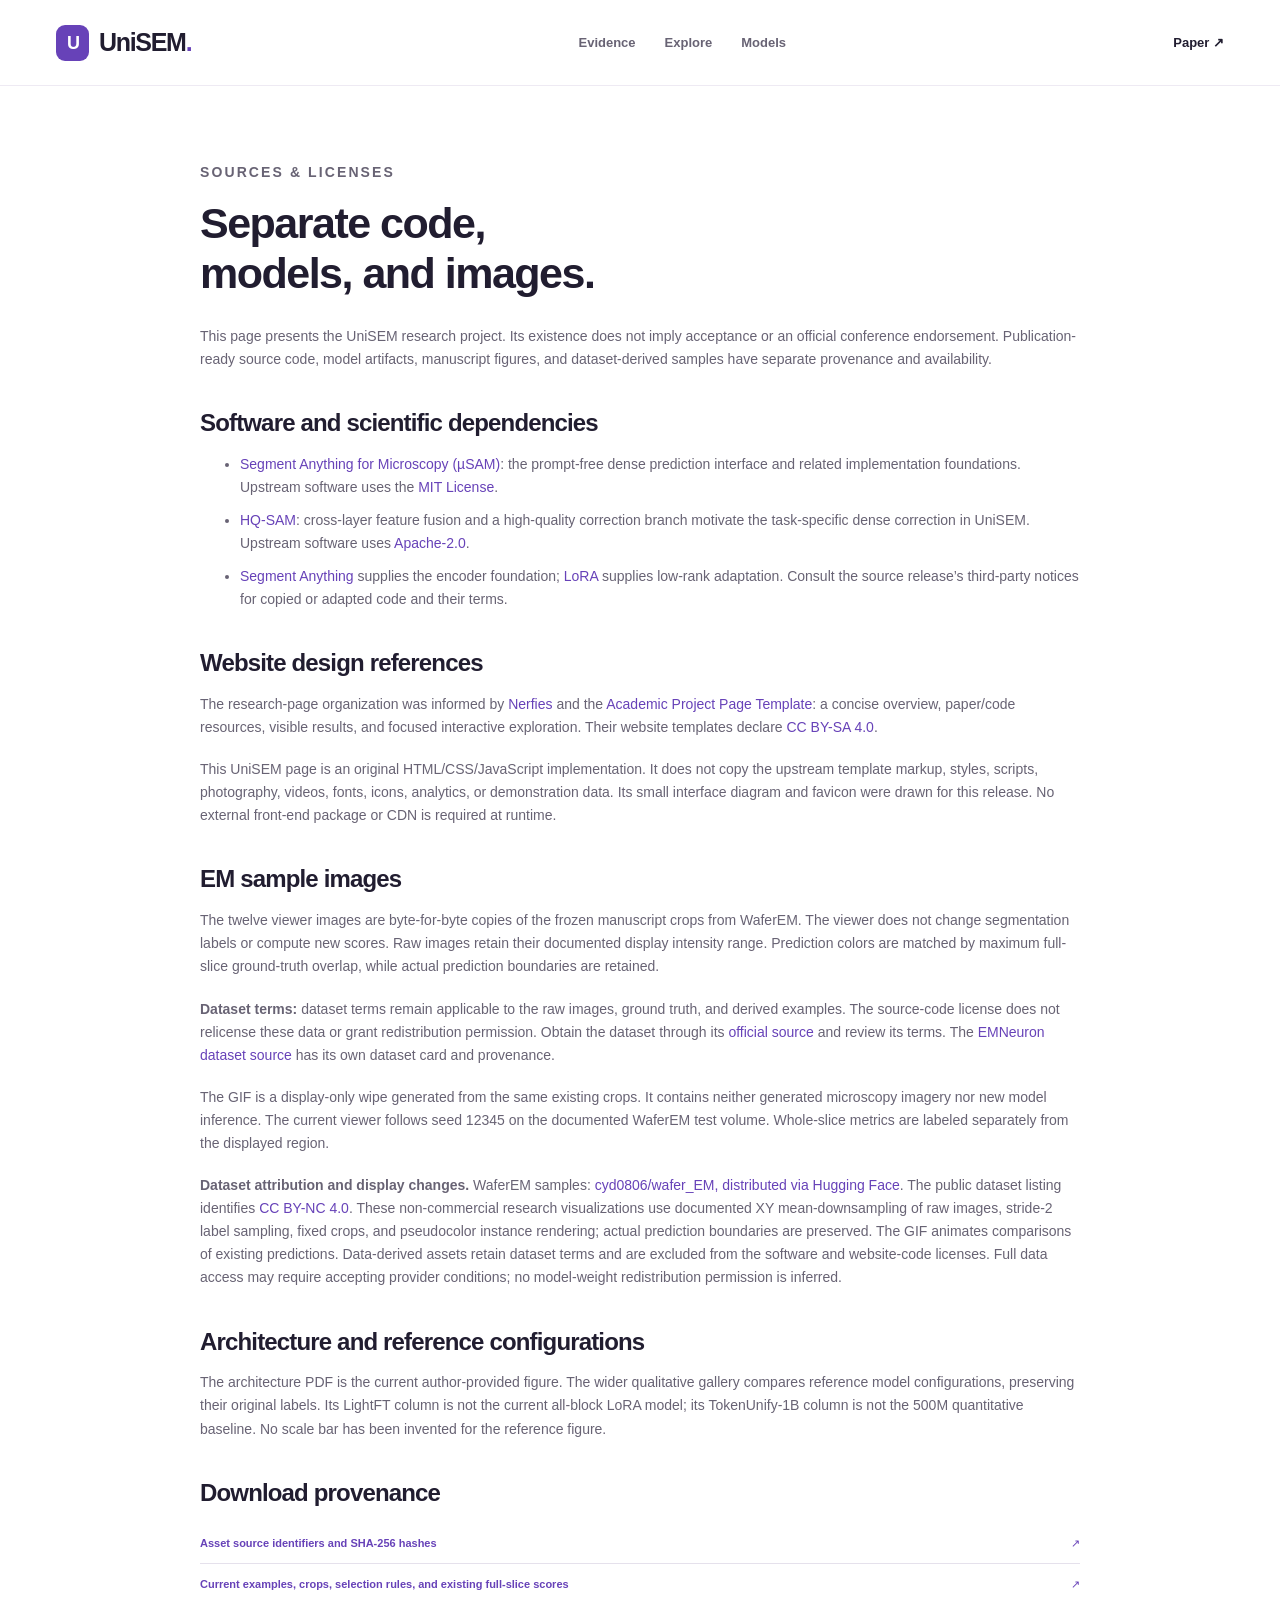
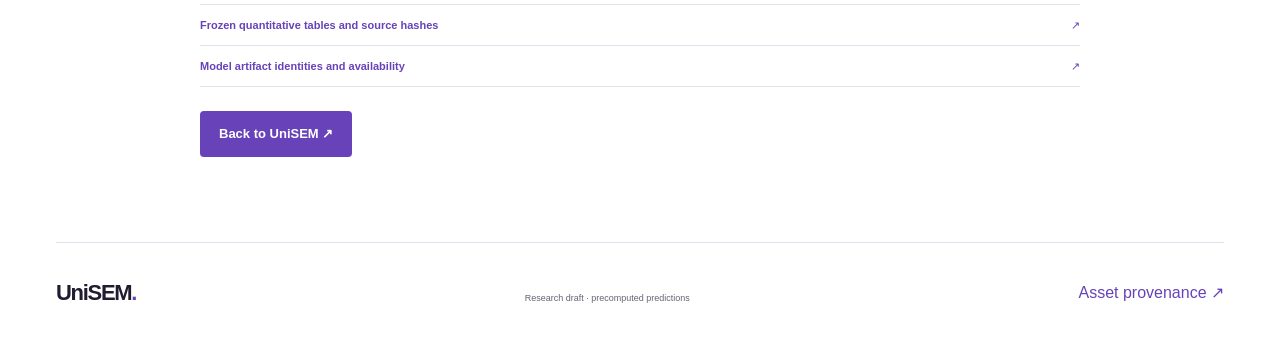
==== commit 12c3cce5: "Use neutral figure descriptions across project materials" ====
--- a/site/licenses.html
+++ b/site/licenses.html
@@ -7,5 +7,5 @@
 <h2>Website design references</h2><p>The research-page organization was informed by <a href="https://nerfies.github.io/">Nerfies</a> and the <a href="https://github.com/eliahuhorwitz/Academic-project-page-template">Academic Project Page Template</a>: a concise overview, paper/code resources, visible results, and focused interactive exploration. Their website templates declare <a href="https://creativecommons.org/licenses/by-sa/4.0/">CC BY-SA 4.0</a>.</p><p>This UniSEM page is an original HTML/CSS/JavaScript implementation. It does not copy the upstream template markup, styles, scripts, photography, videos, fonts, icons, analytics, or demonstration data. Its small interface diagram and favicon were drawn for this release. No external front-end package or CDN is required at runtime.</p>
 <h2>EM sample images</h2><p>The twelve viewer images are byte-for-byte copies of the frozen manuscript crops from WaferEM. The viewer does not change segmentation labels or compute new scores. Raw images retain their documented display intensity range. Prediction colors are matched by maximum full-slice ground-truth overlap, while actual prediction boundaries are retained.</p><p><strong>Dataset terms:</strong> dataset terms remain applicable to the raw images, ground truth, and derived examples. The source-code license does not relicense these data or grant redistribution permission. Obtain the dataset through its <a href="https://huggingface.co/datasets/cyd0806/wafer_EM">official source</a> and review its terms. The <a href="https://huggingface.co/datasets/yanchaoz/EMNeuron">EMNeuron dataset source</a> has its own dataset card and provenance.</p><p>The GIF is a display-only wipe generated from the same existing crops. It contains neither generated microscopy imagery nor new model inference. The current viewer follows seed 12345 on the documented WaferEM test volume. Whole-slice metrics are labeled separately from the displayed region.</p>
 <p><strong>Dataset attribution and display changes.</strong> WaferEM samples: <a href="https://huggingface.co/datasets/cyd0806/wafer_EM">cyd0806/wafer_EM, distributed via Hugging Face</a>. The public dataset listing identifies <a href="https://creativecommons.org/licenses/by-nc/4.0/">CC BY-NC 4.0</a>. These non-commercial research visualizations use documented XY mean-downsampling of raw images, stride-2 label sampling, fixed crops, and pseudocolor instance rendering; actual prediction boundaries are preserved. The GIF animates comparisons of existing predictions. Data-derived assets retain dataset terms and are excluded from the software and website-code licenses. Full data access may require accepting provider conditions; no model-weight redistribution permission is inferred.</p>
-<h2>Current and historical figures</h2><p>The architecture PDF is the current author-provided figure. The wider qualitative gallery is the historical AAAI comparison, preserved with its original labels. Its LightFT column is not the current all-block LoRA model; its TokenUnify-1B column is not the 500M quantitative baseline. No scale bar has been invented for that historical figure.</p>
+<h2>Architecture and reference configurations</h2><p>The architecture PDF is the current author-provided figure. The wider qualitative gallery compares reference model configurations, preserving their original labels. Its LightFT column is not the current all-block LoRA model; its TokenUnify-1B column is not the 500M quantitative baseline. No scale bar has been invented for the reference figure.</p>
 <h2>Download provenance</h2><a class="resource-row" href="assets/asset-provenance.json"><span>Asset source identifiers and SHA-256 hashes</span><span>↗</span></a><a class="resource-row" href="assets/cases.json"><span>Current examples, crops, selection rules, and existing full-slice scores</span><span>↗</span></a><a class="resource-row" href="data/results.json"><span>Frozen quantitative tables and source hashes</span><span>↗</span></a><a class="resource-row" href="models/manifest.json"><span>Model artifact identities and availability</span><span>↗</span></a><a class="button primary" href="index.html">Back to UniSEM ↗</a></main><footer class="site-footer section-shell"><a class="wordmark" href="index.html">UniSEM<span class="wordmark-dot">.</span></a><p>Research draft · precomputed predictions</p><a href="assets/asset-provenance.json">Asset provenance ↗</a></footer></body></html>
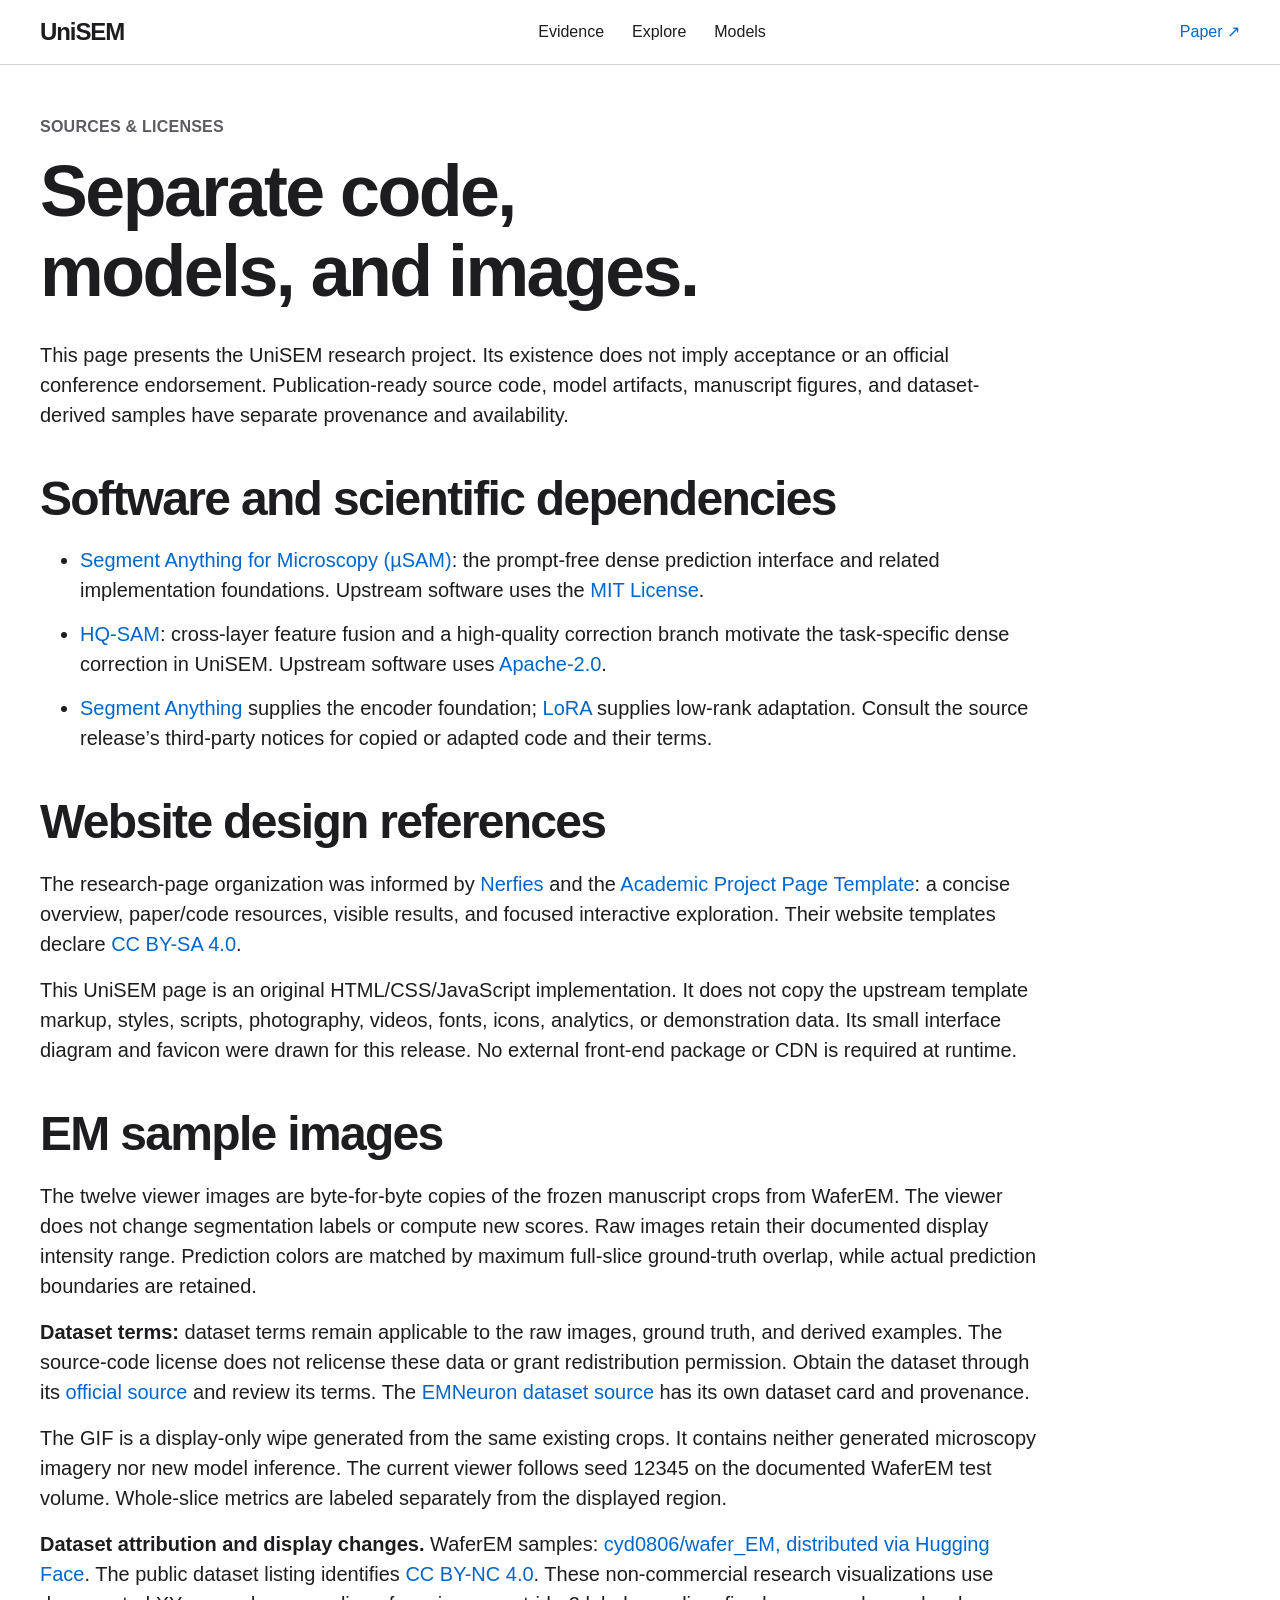
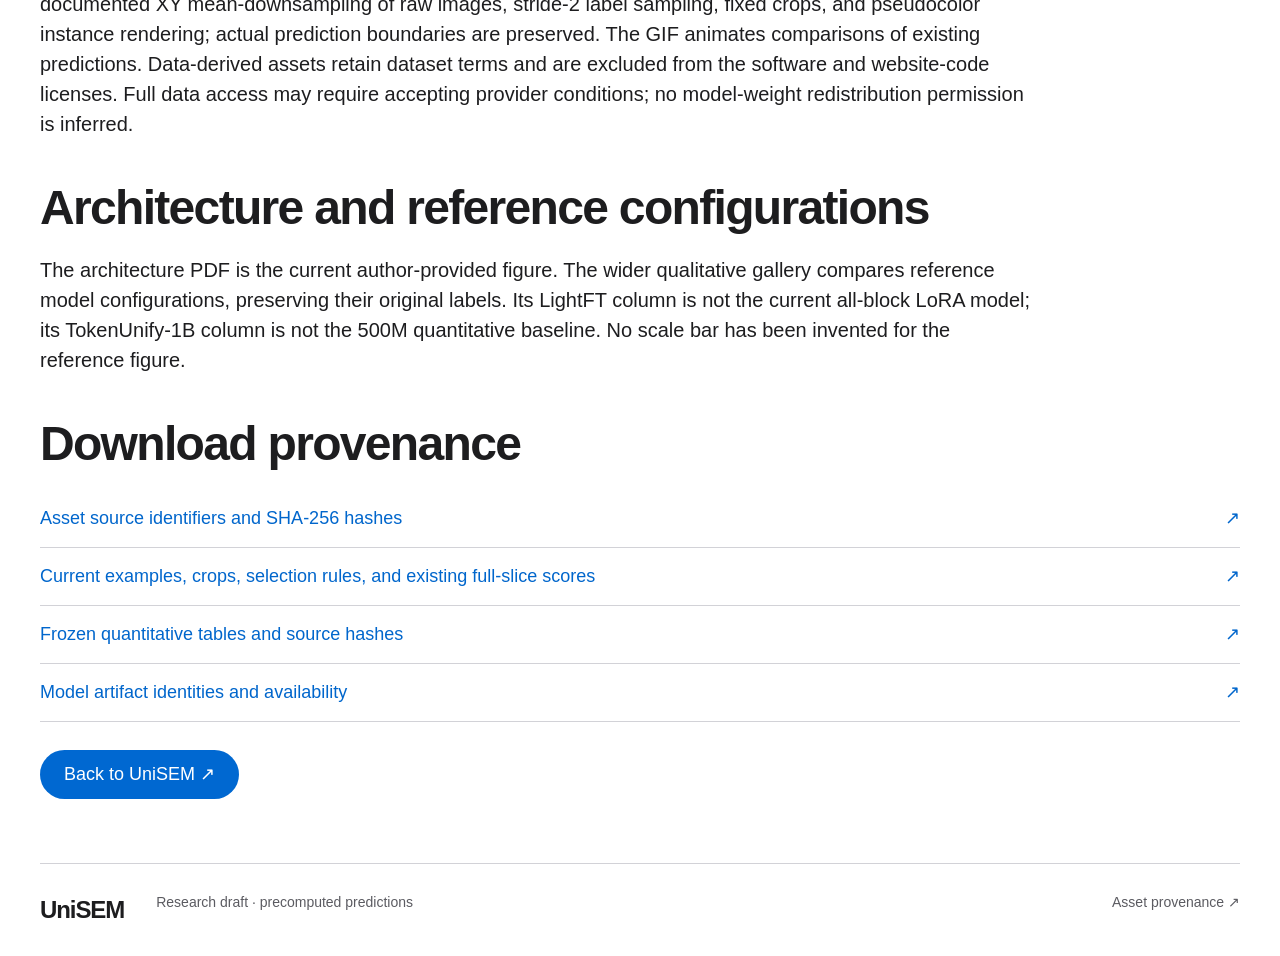
==== commit 214852d4: "Prepare product page and Colab release assets" ====
--- a/site/licenses.html
+++ b/site/licenses.html
@@ -1,11 +1,11 @@
 <!doctype html>
 <html lang="en">
-<head><meta charset="utf-8"><meta name="viewport" content="width=device-width, initial-scale=1"><meta name="theme-color" content="#6742b8"><title>Sources &amp; licenses — UniSEM</title><link rel="icon" href="assets/favicon.svg" type="image/svg+xml"><link rel="stylesheet" href="styles.css"></head>
-<body><header class="site-header"><a class="wordmark" href="index.html"><span class="brand-symbol" aria-hidden="true">U</span>UniSEM<span class="wordmark-dot">.</span></a><nav aria-label="Source navigation"><a href="index.html#evidence">Evidence</a><a href="index.html#explore">Explore</a><a href="models.html">Models</a></nav><a class="header-paper" href="assets/paper.pdf">Paper ↗</a></header>
+<head><meta charset="utf-8"><meta name="viewport" content="width=device-width, initial-scale=1"><meta name="theme-color" content="#f5f5f7"><title>Sources &amp; licenses — UniSEM</title><link rel="icon" href="assets/favicon.svg" type="image/svg+xml"><link rel="stylesheet" href="styles.css"></head>
+<body><header class="site-header"><a class="wordmark" href="index.html">UniSEM</a><nav aria-label="Source navigation"><a href="index.html#evidence">Evidence</a><a href="index.html#explore">Explore</a><a href="models.html">Models</a></nav><a class="header-paper" href="assets/paper.pdf?v=2f1f1c6c219d">Paper ↗</a></header>
 <main class="section-shell simple-page"><p class="eyebrow">SOURCES &amp; LICENSES</p><h1>Separate code,<br>models, and images.</h1><p>This page presents the UniSEM research project. Its existence does not imply acceptance or an official conference endorsement. Publication-ready source code, model artifacts, manuscript figures, and dataset-derived samples have separate provenance and availability.</p>
 <h2>Software and scientific dependencies</h2><ul><li><a href="https://github.com/computational-cell-analytics/micro-sam">Segment Anything for Microscopy (µSAM)</a>: the prompt-free dense prediction interface and related implementation foundations. Upstream software uses the <a href="https://github.com/computational-cell-analytics/micro-sam/blob/main/LICENSE">MIT License</a>.</li><li><a href="https://github.com/SysCV/sam-hq">HQ-SAM</a>: cross-layer feature fusion and a high-quality correction branch motivate the task-specific dense correction in UniSEM. Upstream software uses <a href="https://github.com/SysCV/sam-hq/blob/main/LICENSE">Apache-2.0</a>.</li><li><a href="https://github.com/facebookresearch/segment-anything">Segment Anything</a> supplies the encoder foundation; <a href="https://arxiv.org/abs/2106.09685">LoRA</a> supplies low-rank adaptation. Consult the source release’s third-party notices for copied or adapted code and their terms.</li></ul>
 <h2>Website design references</h2><p>The research-page organization was informed by <a href="https://nerfies.github.io/">Nerfies</a> and the <a href="https://github.com/eliahuhorwitz/Academic-project-page-template">Academic Project Page Template</a>: a concise overview, paper/code resources, visible results, and focused interactive exploration. Their website templates declare <a href="https://creativecommons.org/licenses/by-sa/4.0/">CC BY-SA 4.0</a>.</p><p>This UniSEM page is an original HTML/CSS/JavaScript implementation. It does not copy the upstream template markup, styles, scripts, photography, videos, fonts, icons, analytics, or demonstration data. Its small interface diagram and favicon were drawn for this release. No external front-end package or CDN is required at runtime.</p>
 <h2>EM sample images</h2><p>The twelve viewer images are byte-for-byte copies of the frozen manuscript crops from WaferEM. The viewer does not change segmentation labels or compute new scores. Raw images retain their documented display intensity range. Prediction colors are matched by maximum full-slice ground-truth overlap, while actual prediction boundaries are retained.</p><p><strong>Dataset terms:</strong> dataset terms remain applicable to the raw images, ground truth, and derived examples. The source-code license does not relicense these data or grant redistribution permission. Obtain the dataset through its <a href="https://huggingface.co/datasets/cyd0806/wafer_EM">official source</a> and review its terms. The <a href="https://huggingface.co/datasets/yanchaoz/EMNeuron">EMNeuron dataset source</a> has its own dataset card and provenance.</p><p>The GIF is a display-only wipe generated from the same existing crops. It contains neither generated microscopy imagery nor new model inference. The current viewer follows seed 12345 on the documented WaferEM test volume. Whole-slice metrics are labeled separately from the displayed region.</p>
 <p><strong>Dataset attribution and display changes.</strong> WaferEM samples: <a href="https://huggingface.co/datasets/cyd0806/wafer_EM">cyd0806/wafer_EM, distributed via Hugging Face</a>. The public dataset listing identifies <a href="https://creativecommons.org/licenses/by-nc/4.0/">CC BY-NC 4.0</a>. These non-commercial research visualizations use documented XY mean-downsampling of raw images, stride-2 label sampling, fixed crops, and pseudocolor instance rendering; actual prediction boundaries are preserved. The GIF animates comparisons of existing predictions. Data-derived assets retain dataset terms and are excluded from the software and website-code licenses. Full data access may require accepting provider conditions; no model-weight redistribution permission is inferred.</p>
 <h2>Architecture and reference configurations</h2><p>The architecture PDF is the current author-provided figure. The wider qualitative gallery compares reference model configurations, preserving their original labels. Its LightFT column is not the current all-block LoRA model; its TokenUnify-1B column is not the 500M quantitative baseline. No scale bar has been invented for the reference figure.</p>
-<h2>Download provenance</h2><a class="resource-row" href="assets/asset-provenance.json"><span>Asset source identifiers and SHA-256 hashes</span><span>↗</span></a><a class="resource-row" href="assets/cases.json"><span>Current examples, crops, selection rules, and existing full-slice scores</span><span>↗</span></a><a class="resource-row" href="data/results.json"><span>Frozen quantitative tables and source hashes</span><span>↗</span></a><a class="resource-row" href="models/manifest.json"><span>Model artifact identities and availability</span><span>↗</span></a><a class="button primary" href="index.html">Back to UniSEM ↗</a></main><footer class="site-footer section-shell"><a class="wordmark" href="index.html">UniSEM<span class="wordmark-dot">.</span></a><p>Research draft · precomputed predictions</p><a href="assets/asset-provenance.json">Asset provenance ↗</a></footer></body></html>
+<h2>Download provenance</h2><a class="resource-row" href="assets/asset-provenance.json"><span>Asset source identifiers and SHA-256 hashes</span><span>↗</span></a><a class="resource-row" href="assets/cases.json"><span>Current examples, crops, selection rules, and existing full-slice scores</span><span>↗</span></a><a class="resource-row" href="data/results.json"><span>Frozen quantitative tables and source hashes</span><span>↗</span></a><a class="resource-row" href="models/manifest.json"><span>Model artifact identities and availability</span><span>↗</span></a><a class="button primary" href="index.html">Back to UniSEM ↗</a></main><footer class="site-footer section-shell"><a class="wordmark" href="index.html">UniSEM</a><p>Research draft · precomputed predictions</p><a href="assets/asset-provenance.json">Asset provenance ↗</a></footer></body></html>
--- a/site/styles.css
+++ b/site/styles.css
@@ -1,1940 +1,306 @@
-/* Original UniSEM presentation styles. No external fonts or CSS runtime. */
+/* UniSEM: a readable, self-contained research product page. */
 :root {
-  --ink:#211d30;
-  --muted:#686374;
-  --purple:#6742b8;
-  --purple-dark:#4a2e88;
-  --lavender:#f5f2fa;
-  --line:#e5e1ec;
-  --paper:#fff;
-  --max:1240px;
-  --split:50%;
-  --zoom:1;
-  --pan-x:0px;
-  --pan-y:0px
+  --ink: #1d1d1f;
+  --muted: #5b5b61;
+  --blue: #0066cc;
+  --blue-button: #0068d1;
+  --paper: #ffffff;
+  --surface: #f5f5f7;
+  --line: #d2d2d7;
+  --max: 1200px;
+  --split: 50%;
+  --zoom: 1;
+  --pan-x: 0px;
+  --pan-y: 0px;
 }
-* {
-  box-sizing:border-box
+* { box-sizing: border-box; }
+html { scroll-behavior: smooth; scroll-padding-top: 84px; }
+body { margin: 0; color: var(--ink); background: var(--paper); font-family: -apple-system, BlinkMacSystemFont, "Segoe UI", Helvetica, Arial, sans-serif; font-size: 20px; font-weight: 400; line-height: 1.5; }
+a { color: var(--blue); text-decoration: none; text-underline-offset: 4px; }
+a:hover { text-decoration: underline; }
+button, input, select { font: inherit; }
+button, select { cursor: pointer; }
+button { border: 0; }
+button, a, input, select, summary { -webkit-tap-highlight-color: transparent; }
+a:focus-visible, button:focus-visible, input:focus-visible, select:focus-visible, summary:focus-visible, [tabindex]:focus-visible { outline: 3px solid var(--blue); outline-offset: 4px; }
+[hidden] { display: none !important; }
+h1, h2, h3, h4, p, figure { margin: 0; }
+h1, h2, h3, h4 { color: var(--ink); font-weight: 700; letter-spacing: -.035em; line-height: 1.12; }
+h1 { font-size: clamp(40px, 5.6vw, 72px); }
+h2 { font-size: clamp(32px, 3.8vw, 48px); }
+h3 { font-size: 28px; }
+h4 { font-size: 22px; }
+p + p { margin-top: 16px; }
+img { display: block; max-width: 100%; height: auto; }
+figure { min-width: 0; }
+small { font-size: 14px; }
+.section-shell { width: calc(100% - 80px); max-width: var(--max); margin-inline: auto; }
+.section-space { padding-block: 64px; }
+.eyebrow { margin-bottom: 12px; color: var(--muted); font-size: 16px; font-weight: 600; letter-spacing: .015em; }
+.fine-print, .table-note, .rank-key, .source-link, .credit-line, .hero-boundary, figcaption, .viewer-help { color: var(--muted); font-size: 14px; line-height: 1.5; }
+.fine-print strong { color: var(--ink); }
+.skip-link { position: fixed; z-index: 100; top: -100px; left: 20px; padding: 12px 20px; background: var(--ink); color: white; font-size: 16px; }
+.skip-link:focus { top: 12px; }
+.site-header { min-height: 64px; padding: 14px max(40px, calc((100vw - 1200px) / 2)); position: sticky; z-index: 50; top: 0; display: flex; align-items: center; justify-content: space-between; gap: 24px; background: rgba(255,255,255,.96); border-bottom: 1px solid var(--line); }
+.wordmark { color: var(--ink); font-size: 24px; font-weight: 700; letter-spacing: -.045em; }
+.wordmark:hover { text-decoration: none; }
+.site-header nav { display: flex; gap: 28px; }
+.site-header nav a, .header-paper { color: var(--ink); font-size: 16px; font-weight: 500; }
+.header-paper { color: var(--blue); }
+.button { display: inline-flex; justify-content: center; align-items: center; min-height: 48px; padding: 11px 23px; border: 1px solid transparent; border-radius: 28px; font-size: 18px; font-weight: 500; line-height: 1.35; }
+.button:hover { text-decoration: none; }
+.button.primary { color: #fff; background: var(--blue-button); }
+.button.primary:hover { background: #0057b0; }
+.button.secondary { color: var(--blue); border-color: var(--blue); background: transparent; }
+.button.secondary:hover { background: #edf5ff; }
+.hero { padding-top: 50px; padding-bottom: 48px; text-align: center; }
+.hero h1 { max-width: 900px; margin-inline: auto; }
+.hero-description { max-width: 820px; margin: 22px auto 0; font-size: 24px; font-weight: 500; line-height: 1.4; letter-spacing: -.018em; }
+.hero-actions { margin-top: 25px; display: flex; justify-content: center; flex-wrap: wrap; gap: 14px; }
+.hero-visual { max-width: 1000px; margin: 36px auto 0; }
+.em-triptych { display: grid; grid-template-columns: repeat(3, 1fr); gap: 16px; }
+.em-triptych figure { padding-bottom: 10px; }
+.em-triptych img { width: 100%; aspect-ratio: 1; object-fit: cover; }
+.em-triptych figcaption { padding-top: 10px; color: var(--ink); font-size: 16px; font-weight: 600; }
+.hero-caption { margin-top: 5px; }
+.hero-facts { display: flex; justify-content: center; gap: 70px; margin-top: 32px; }
+.hero-facts > div { display: flex; align-items: center; gap: 18px; text-align: left; }
+.hero-facts strong { font-size: 48px; font-weight: 700; letter-spacing: -.045em; line-height: 1; }
+.hero-facts span { font-size: 18px; font-weight: 500; line-height: 1.4; }
+.hero-facts small { display: inline-block; color: var(--muted); font-weight: 400; margin-top: 3px; }
+.hero-boundary { margin-top: 18px; }
+.section-heading { display: flex; justify-content: space-between; align-items: flex-end; gap: 32px; margin-bottom: 30px; }
+.section-heading h2 { max-width: 790px; }
+.section-heading > p, .section-intro { max-width: 430px; font-size: 18px; line-height: 1.45; color: var(--muted); }
+.explore-section { background: var(--surface); }
+.explorer-controls { display: grid; grid-template-columns: 1.2fr 1fr 1fr; gap: 20px; margin-bottom: 24px; }
+.explorer-controls label, .view-controls label { display: grid; gap: 7px; font-size: 16px; font-weight: 500; }
+select { min-height: 48px; padding: 10px 32px 10px 12px; border: 1px solid #8c8c93; border-radius: 7px; background: #fff; color: var(--ink); font-size: 16px; max-width: 100%; width: 100%; }
+.explorer-layout { display: grid; grid-template-columns: minmax(0, 1.22fr) minmax(0, .88fr); gap: 36px; align-items: start; }
+.viewer-column { min-width: 0; }
+.compare-viewport { position: relative; width: 100%; aspect-ratio: 1; overflow: hidden; background: #202024; isolation: isolate; touch-action: pan-y; --split: 50%; --zoom: 1; --pan-x: 0px; --pan-y: 0px; }
+.compare-viewport.zoomed { touch-action: none; cursor: grab; }
+.compare-viewport.dragging { cursor: grabbing; }
+.comparison-layer { position: absolute; inset: 0; overflow: hidden; pointer-events: none; }
+.right-layer { z-index: 1; }
+.left-layer { z-index: 2; clip-path: inset(0 calc(100% - var(--split)) 0 0); }
+.image-world { position: absolute; inset: 0; transform: translate(var(--pan-x), var(--pan-y)) scale(var(--zoom)); transform-origin: center; }
+.image-world img { position: absolute; inset: 0; width: 100%; height: 100%; object-fit: fill; user-select: none; }
+.viewer-label { position: absolute; top: 12px; z-index: 3; max-width: calc(50% - 24px); padding: 7px 9px; background: rgba(0,0,0,.8); color: white; font-size: 14px; line-height: 1.25; font-weight: 600; pointer-events: none; }
+.left-label { left: 12px; }
+.right-label { right: 12px; text-align: right; }
+.split-handle { z-index: 4; position: absolute; top: 0; bottom: 0; left: var(--split); width: 44px; transform: translateX(-50%); background: transparent; cursor: ew-resize; padding: 0; touch-action: none; }
+.split-handle::before { content: ""; position: absolute; width: 2px; top: 0; bottom: 0; left: 21px; background: #fff; box-shadow: 0 0 2px #000; }
+.split-handle span { position: absolute; top: calc(50% - 22px); left: 0; display: flex; align-items: center; justify-content: center; width: 44px; height: 44px; border: 2px solid #fff; border-radius: 50%; background: #1d1d1f; color: #fff; font-size: 20px; font-weight: 700; letter-spacing: .1em; }
+.scale-bar { position: absolute; left: 14px; bottom: 12px; z-index: 3; display: grid; gap: 5px; max-width: 65%; pointer-events: none; }
+.scale-bar span { display: block; height: 5px; background: #fff; box-shadow: 0 1px 3px #000; }
+.scale-bar small { color: #fff; text-shadow: 0 1px 3px #000; font-size: 14px; font-weight: 600; }
+.wipe-control { margin-top: 14px; display: flex; align-items: center; gap: 14px; font-size: 16px; }
+.wipe-control input { flex: 1; min-width: 0; }
+input[type=range] { accent-color: var(--blue); min-height: 28px; cursor: ew-resize; }
+.view-controls { margin-top: 12px; display: grid; grid-template-columns: 1fr 1fr auto; gap: 18px; align-items: center; }
+.view-controls label { grid-template-columns: auto minmax(0, 1fr) auto; gap: 8px; align-items: center; font-size: 16px; }
+.view-controls input { width: 100%; }
+.view-controls output { min-width: 44px; font-size: 16px; font-variant-numeric: tabular-nums; }
+.quiet-button, .reference-buttons button { min-height: 44px; padding: 8px 12px; background: #fff; border: 1px solid #8c8c93; border-radius: 7px; color: var(--ink); font-size: 16px; font-weight: 500; }
+.quiet-button:hover, .reference-buttons button:hover { background: #e8e8ed; }
+.viewer-help { margin-top: 12px; }
+.case-detail { min-width: 0; }
+.case-detail h3 { margin-bottom: 12px; }
+.case-detail > p:not(.eyebrow):not(.fine-print) { font-size: 18px; line-height: 1.5; }
+.reference-buttons { display: flex; flex-wrap: wrap; gap: 10px; margin-top: 18px; }
+.case-metadata { margin: 24px 0; display: grid; gap: 8px; font-size: 14px; }
+.case-metadata > div { display: grid; grid-template-columns: 75px 1fr; gap: 10px; }
+.case-metadata dt { color: var(--muted); }
+.case-metadata dd { margin: 0; }
+.case-detail h4 { margin-bottom: 8px; }
+.case-detail details { margin-top: 18px; }
+.case-detail details p { font-size: 14px; margin-top: 12px; }
+summary { cursor: pointer; font-weight: 600; font-size: 18px; }
+summary:hover { color: var(--blue); }
+details[open] summary { margin-bottom: 18px; }
+.film-section { display: grid; grid-template-columns: .8fr 1.6fr; gap: 36px; align-items: center; margin-top: 42px; padding-top: 36px; border-top: 1px solid var(--line); }
+.film-section h3 { margin-bottom: 12px; }
+.film-section p { margin-bottom: 16px; font-size: 18px; }
+.film-section .fine-print { font-size: 14px; margin-top: 12px; }
+.film-section .subtle-link { font-size: 16px; }
+.film-figure figcaption { margin-top: 10px; }
+.more-examples { margin-top: 28px; padding-top: 24px; border-top: 1px solid var(--line); }
+.details-body { margin-top: 18px; }
+.details-body > p { margin-bottom: 18px; }
+.historical-figure { display: block; overflow-x: auto; margin-block: 20px; background: white; }
+.historical-figure img { width: 100%; min-width: 720px; }
+.method-figure { margin-bottom: 28px; overflow-x: auto; }
+.method-figure img { width: 100%; min-width: 700px; }
+.method-figure figcaption { padding-top: 12px; }
+.method-explainer { display: grid; grid-template-columns: repeat(3, minmax(0,1fr)); gap: 32px; margin-bottom: 24px; }
+.method-explainer > div { border-top: 2px solid var(--ink); padding-top: 16px; }
+.method-number { display: block; color: var(--muted); font-size: 16px; font-weight: 600; margin-bottom: 14px; }
+.method-explainer h3 { font-size: 25px; margin-bottom: 12px; }
+.method-explainer p { font-size: 18px; }
+.credit-line { max-width: 1050px; }
+.abstract-details, .author-figure { margin-top: 24px; padding-block: 20px; border-top: 1px solid var(--line); }
+.abstract-details { margin-top: 30px; }
+.author-figure { margin-top: 0; border-bottom: 1px solid var(--line); }
+.author-figure summary span { float: right; margin-right: 8px; }
+.author-figure img { width: 100%; }
+.author-figure p { font-size: 16px; margin-top: 14px; }
+.abstract-copy { max-width: 980px; }
+.abstract-copy p { font-size: 20px; }
+.abstract-copy .fine-print { font-size: 14px; }
+.evidence-section { border-top: 1px solid var(--line); }
+.evidence-tabs { display: flex; gap: 8px; margin-bottom: 32px; border-bottom: 1px solid var(--line); overflow-x: auto; }
+.evidence-tabs button { flex: 1; white-space: nowrap; padding: 14px 18px; min-height: 50px; background: transparent; color: var(--muted); font-size: 18px; font-weight: 600; border-bottom: 3px solid transparent; }
+.evidence-tabs button[aria-selected=true] { color: var(--ink); border-bottom-color: var(--ink); }
+.evidence-tabs button:hover { color: var(--blue); }
+.evidence-block { display: grid; grid-template-columns: minmax(0,.85fr) minmax(0,1.3fr); gap: 42px; align-items: start; }
+.evidence-copy h3 { margin-bottom: 16px; }
+.evidence-copy p:not(.eyebrow):not(.fine-print) { font-size: 20px; }
+.evidence-copy .fine-print { margin-top: 18px; }
+.evidence-copy .eyebrow { font-size: 14px; }
+.evidence-data { min-width: 0; }
+.segmented-control { display: inline-flex; padding: 4px; gap: 4px; background: var(--surface); border: 1px solid var(--line); border-radius: 8px; margin-bottom: 16px; }
+.segmented-control button { font-size: 16px; font-weight: 500; min-height: 40px; padding: 8px 16px; color: var(--muted); background: transparent; border-radius: 4px; }
+.segmented-control button.active { background: white; color: var(--ink); box-shadow: 0 1px 3px #0002; }
+.table-wrap { max-width: 100%; overflow-x: auto; }
+table { border-collapse: collapse; width: 100%; font-size: 16px; line-height: 1.4; font-variant-numeric: tabular-nums; }
+th, td { padding: 12px 10px; text-align: right; border-bottom: 1px solid var(--line); vertical-align: top; }
+th { color: var(--muted); font-weight: 600; border-bottom: 1px solid #8c8c93; }
+th:first-child, td:first-child { text-align: left; }
+th { white-space: nowrap; }
+td:not(:first-child) { white-space: nowrap; }
+td strong { font-weight: 700; }
+td u { text-underline-offset: 3px; }
+.highlight-row { background: #f0f5fb; }
+.sd { display: block; font-size: 14px; color: var(--muted); white-space: nowrap; }
+.check-cell { text-align: center; font-size: 18px; }
+.table-note, .rank-key { margin-top: 14px; }
+.compact-table { margin-top: 16px; }
+.compact-table th, .compact-table td { padding: 9px 7px; }
+.compact-table td:first-child { min-width: 155px; }
+.compact-table td:not(:first-child) { min-width: 76px; }
+.efficiency-heading { max-width: 850px; margin-bottom: 28px; }
+.efficiency-heading h3 { margin-bottom: 14px; }
+.efficiency-heading .eyebrow { font-size: 14px; }
+.efficiency-grid { display: grid; grid-template-columns: minmax(0,1fr) minmax(0,1fr); gap: 36px; }
+.efficiency-grid > div { min-width: 0; }
+.efficiency-grid h4 { margin-bottom: 12px; }
+.panel-intro { font-size: 18px; margin-bottom: 18px; }
+.efficiency-grid td:first-child { min-width: 140px; }
+.evidence-interpretation { display: grid; grid-template-columns: 230px 1fr; gap: 28px; margin-top: 30px; padding-top: 24px; border-top: 1px solid var(--line); }
+.evidence-interpretation strong { font-size: 18px; }
+.evidence-interpretation p { font-size: 18px; }
+.source-link { margin-top: 28px; }
+.reuse-section { border-top: 1px solid var(--line); }
+.resource-grid { display: grid; grid-template-columns: 1fr 1fr; gap: 64px; }
+.resource-grid h3 { margin-bottom: 16px; }
+.resource-grid > div > p { margin-bottom: 20px; }
+.resource-grid .fine-print { margin-top: 14px; }
+.resource-row { display: flex; align-items: center; justify-content: space-between; gap: 16px; padding-block: 15px; border-bottom: 1px solid var(--line); font-size: 18px; }
+.resource-row > span:last-child { flex-shrink: 0; }
+.paper-links { display: flex; flex-wrap: wrap; gap: 14px 28px; margin-top: 36px; padding-top: 26px; border-top: 1px solid var(--line); font-size: 16px; }
+.release-note { margin-top: 22px; }
+.site-footer { display: grid; grid-template-columns: auto 1fr auto; gap: 32px; align-items: start; padding-block: 28px; border-top: 1px solid var(--line); }
+.site-footer p, .site-footer > a:last-child { font-size: 14px; color: var(--muted); }
+.site-footer p { max-width: 680px; }
+.site-footer .wordmark { font-size: 24px; }
+.notice { font-size: 18px; padding: 18px; margin-bottom: 24px; background: #fff3d8; color: #573b00; border: 1px solid #b38c34; }
+.simple-page { padding-block: 50px 64px; }
+.simple-page h1 { margin-bottom: 28px; }
+.simple-page h2 { margin-top: 42px; margin-bottom: 20px; }
+.simple-page > p, .simple-page > ul { max-width: 1000px; }
+.simple-page table { margin-block: 24px; }
+.simple-page th, .simple-page td { text-align: left; white-space: normal; }
+.simple-page li { margin-bottom: 14px; }
+.simple-page .button { margin-top: 28px; }
+.simple-page .subtle-link { display: inline-block; margin-left: 20px; }
+pre { background: var(--surface); padding: 24px; overflow-x: auto; font-size: 16px; }
+.sr-only { position: absolute; width: 1px; height: 1px; padding: 0; margin: -1px; overflow: hidden; clip: rect(0,0,0,0); white-space: nowrap; border: 0; }
+@media(max-width: 1000px) {
+  .section-shell { width: calc(100% - 48px); }
+  .site-header { padding-inline: 24px; }
+  .site-header nav { gap: 20px; }
+  .hero-facts { gap: 40px; }
+  .explorer-layout { gap: 24px; grid-template-columns: minmax(0,1.15fr) minmax(0,1fr); }
+  .view-controls { grid-template-columns: 1fr 1fr; }
+  .view-controls .quiet-button { grid-column: 1 / -1; justify-self: start; }
+  .evidence-block { grid-template-columns: 1fr; gap: 24px; }
+  .evidence-copy { max-width: 850px; }
+  .efficiency-grid { gap: 24px; }
+  .method-explainer { gap: 24px; }
+  .method-explainer h3 { font-size: 24px; }
+  .resource-grid { gap: 36px; }
+  .section-heading { align-items: start; }
 }
-html {
-  scroll-behavior:smooth;
-  scroll-padding-top:95px
+@media(max-width: 760px) {
+  body { font-size: 18px; }
+  .section-shell { width: calc(100% - 40px); }
+  .section-space { padding-block: 40px; }
+  .site-header { min-height: 60px; padding: 12px 20px; gap: 20px; }
+  .site-header nav { display: none; }
+  .site-header .header-paper { font-size: 16px; }
+  .hero { padding-top: 34px; padding-bottom: 36px; }
+  .hero .eyebrow { font-size: 14px; }
+  .hero-description { font-size: 20px; margin-top: 18px; }
+  .desktop-break { display: none; }
+  .hero-actions { gap: 12px; margin-top: 22px; }
+  .button { font-size: 16px; min-height: 46px; padding: 11px 18px; }
+  .hero-visual { margin-top: 28px; }
+  .em-triptych { gap: 8px; }
+  .em-triptych figcaption { font-size: 14px; padding-top: 8px; }
+  .hero-caption { text-align: left; margin-top: 3px; }
+  .hero-facts { display: grid; grid-template-columns: 1fr 1fr; gap: 20px; margin-top: 26px; }
+  .hero-facts > div { display: block; }
+  .hero-facts strong { display: block; margin-bottom: 10px; font-size: 40px; }
+  .hero-facts span { font-size: 16px; }
+  .hero-facts small { font-size: 14px; margin-top: 6px; }
+  .hero-boundary { text-align: left; }
+  .section-heading { display: block; margin-bottom: 24px; }
+  .section-heading > p, .section-heading .section-intro { margin-top: 16px; font-size: 18px; }
+  .section-heading h2 { max-width: 650px; }
+  .explorer-controls { grid-template-columns: 1fr; gap: 14px; margin-bottom: 18px; }
+  .case-control { grid-column: 1 / -1; }
+  .explorer-layout { grid-template-columns: 1fr; gap: 30px; }
+  .viewer-label { top: 9px; max-width: calc(50% - 15px); font-size: 14px; padding: 6px; }
+  .left-label { left: 7px; }
+  .right-label { right: 7px; }
+  .view-controls { grid-template-columns: 1fr 1fr; gap: 12px; }
+  .view-controls label { grid-template-columns: auto 1fr; }
+  .view-controls label output { grid-column: 2; }
+  .view-controls .quiet-button { grid-column: 1 / -1; }
+  .case-metadata { max-width: 500px; margin-block: 20px; }
+  .case-detail h3 { font-size: 26px; }
+  .film-section { grid-template-columns: 1fr; gap: 22px; margin-top: 32px; padding-top: 28px; }
+  .film-section .section-margin { max-width: 550px; }
+  .film-section p { font-size: 18px; }
+  .film-section .fine-print { font-size: 14px; }
+  .method-explainer { grid-template-columns: 1fr; gap: 26px; }
+  .method-number { margin-bottom: 10px; }
+  .method-explainer h3 { font-size: 25px; }
+  .method-explainer p { font-size: 18px; }
+  .abstract-copy p { font-size: 18px; }
+  .abstract-copy .fine-print { font-size: 14px; }
+  .method-figure { margin-bottom: 24px; }
+  .evidence-tabs { margin-bottom: 24px; gap: 0; }
+  .evidence-tabs button { flex: none; padding: 12px 16px; font-size: 16px; }
+  .evidence-copy p:not(.eyebrow):not(.fine-print) { font-size: 18px; }
+  .evidence-copy h3 { font-size: 26px; }
+  .efficiency-grid { grid-template-columns: 1fr; gap: 30px; }
+  .efficiency-heading h3 { font-size: 26px; }
+  .efficiency-grid table { min-width: 460px; }
+  .evidence-interpretation { grid-template-columns: 1fr; gap: 12px; margin-top: 24px; }
+  .resource-grid { grid-template-columns: 1fr; gap: 30px; }
+  .resource-grid h3 { font-size: 26px; }
+  .paper-links { margin-top: 28px; padding-top: 22px; }
+  .site-footer { grid-template-columns: 1fr auto; gap: 18px; padding-block: 24px; }
+  .site-footer p { grid-column: 1 / -1; grid-row: 2; }
+  .site-footer .back-top { grid-column: 2; grid-row: 1; }
+  .simple-page { padding-block: 34px 40px; overflow-wrap: anywhere; }
+  .simple-page h2 { margin-top: 34px; }
+  .simple-page table { display: block; overflow-x: auto; }
+  .simple-page .subtle-link { margin-left: 0; display: block; margin-top: 18px; }
 }
-body {
-  margin:0;
-  background:var(--paper);
-  color:var(--ink);
-  font-family:Inter,"Segoe UI",Arial,sans-serif;
-  font-size:16px;
-  line-height:1.65;
-  -webkit-font-smoothing:antialiased
+@media(prefers-reduced-motion: reduce) {
+  html { scroll-behavior: auto; }
+  *, *::before, *::after { animation: none !important; transition: none !important; }
 }
-a {
-  color:var(--purple);
-  text-decoration:none;
-  text-underline-offset:4px
-}
-a:hover {
-  text-decoration:underline
-}
-button,input,select {
-  font:inherit
-}
-button,a,input,select,summary {
-  -webkit-tap-highlight-color:transparent
-}
-button {
-  cursor:pointer
-}
-button:disabled {
-  cursor:wait
-}
-a:focus-visible,button:focus-visible,input:focus-visible,select:focus-visible,summary:focus-visible,[tabindex]:focus-visible {
-  outline:3px solid #b097e4;
-  outline-offset:5px
-}
-h1,h2,h3,h4,p,figure {
-  margin:0
-}
-h1,h2,h3,h4 {
-  line-height:1.16;
-  letter-spacing:-.035em;
-  font-weight:650
-}
-h2 {
-  font-size:clamp(30px,3.2vw,43px)
-}
-h3 {
-  font-size:25px
-}
-h4 {
-  font-size:18px;
-  letter-spacing:-.02em
-}
-p+p {
-  margin-top:19px
-}
-img {
-  max-width:100%;
-  height:auto
-}
-button {
-  border:0
-}
-input[type=range] {
-  accent-color:var(--purple);
-  cursor:ew-resize
-}
-.section-shell {
-  max-width:var(--max);
-  margin:auto;
-  width:calc(100% - 112px)
-}
-.section-space {
-  padding-top:94px;
-  padding-bottom:94px
-}
-.eyebrow {
-  font-size:11px;
-  font-weight:750;
-  letter-spacing:.15em;
-  line-height:1.7;
-  color:var(--purple)
-}
-.fine-print,.table-note {
-  font-size:12px;
-  line-height:1.65;
-  color:var(--muted)
-}
-.fine-print strong {
-  font-weight:650
-}
-.section-heading {
-  display:flex;
-  align-items:flex-end;
-  justify-content:space-between;
-  gap:40px;
-  margin-bottom:44px
-}
-.section-heading .eyebrow {
-  margin-bottom:13px
-}
-.section-heading>p,.section-heading>div>p:not(.eyebrow) {
-  max-width:385px;
-  font-size:14px;
-  color:var(--muted);
-  line-height:1.65
-}
-.section-margin h2 {
-  margin:13px 0 20px
-}
-.section-margin>p:not(.eyebrow) {
-  font-size:14px;
-  color:var(--muted)
-}
-.skip-link {
-  position:absolute;
-  z-index:100;
-  top:-70px;
-  left:20px;
-  background:var(--purple);
-  color:white;
-  padding:12px 18px
-}
-.skip-link:focus {
-  top:10px
-}
-.site-header {
-  height:86px;
-  position:sticky;
-  top:0;
-  background:#ffffffee;
-  backdrop-filter:blur(16px);
-  z-index:20;
-  display:flex;
-  align-items:center;
-  justify-content:space-between;
-  gap:30px;
-  padding:0 max(56px,calc((100vw - var(--max))/2));
-  border-bottom:1px solid #eeeaf3
-}
-.wordmark {
-  display:inline-flex;
-  align-items:center;
-  color:var(--ink);
-  font-size:25px;
-  font-weight:750;
-  letter-spacing:-1.3px;
-  line-height:1;
-  white-space:nowrap
-}
-.wordmark:hover {
-  text-decoration:none
-}
-.brand-symbol {
-  background:var(--purple);
-  color:white;
-  font-size:18px;
-  border-radius:9px;
-  padding:9px 11px;
-  margin-right:10px;
-  letter-spacing:-2px
-}
-.wordmark-dot {
-  color:var(--purple)
-}
-.site-header nav {
-  display:flex;
-  gap:29px
-}
-.site-header nav a {
-  font-size:13px;
-  color:var(--muted);
-  font-weight:550
-}
-.header-paper {
-  font-size:13px;
-  font-weight:650;
-  color:var(--ink)
-}
-.header-paper span {
-  margin-left:11px
-}
-.hero {
-  display:grid;
-  grid-template-columns:1.02fr 1fr;
-  gap:58px;
-  align-items:center;
-  min-height:680px;
-  padding-top:75px;
-  padding-bottom:72px
-}
-.hero .eyebrow {
-  font-size:10px;
-  letter-spacing:.11em;
-  display:flex;
-  align-items:center;
-  gap:10px;
-  white-space:nowrap
-}
-.small-rule {
-  width:24px;
-  height:1px;
-  background:var(--purple)
-}
-.hero h1 {
-  font-size:clamp(38px,4vw,56px);
-  line-height:1.08;
-  letter-spacing:-.045em;
-  margin-top:20px;
-  font-weight:680
-}
-.hero h1 em {
-  font-family:Georgia,"Times New Roman",serif;
-  font-weight:450;
-  color:var(--purple);
-  letter-spacing:-.035em
-}
-.hero-description {
-  color:var(--muted);
-  font-size:17px;
-  max-width:455px;
-  line-height:1.65;
-  margin-top:25px
-}
-.hero-actions {
-  display:flex;
-  align-items:center;
-  gap:23px;
-  margin-top:28px
-}
-.button {
-  display:inline-flex;
-  align-items:center;
-  justify-content:center;
-  gap:16px;
-  padding:12px 19px;
-  font-size:13px;
-  font-weight:650;
-  line-height:1.5;
-  min-height:46px;
-  border-radius:4px;
-  text-decoration:none;
-  transition:background .15s ease,color .15s ease
-}
-.button:hover {
-  text-decoration:none
-}
-.primary {
-  background:var(--purple);
-  color:#fff
-}
-.primary:hover {
-  background:var(--purple-dark)
-}
-.text-button {
-  padding:10px 0;
-  color:var(--ink)
-}
-.hero-facts {
-  margin-top:36px;
-  display:flex;
-  gap:37px
-}
-.hero-facts>div {
-  display:flex;
-  gap:13px;
-  align-items:center
-}
-.hero-facts strong {
-  font-size:38px;
-  letter-spacing:-.06em;
-  font-weight:650;
-  line-height:1
-}
-.hero-facts strong span {
-  font-size:22px;
-  margin-left:1px
-}
-.hero-facts>div>span {
-  font-size:12px;
-  line-height:1.5;
-  font-weight:650
-}
-.hero-facts small {
-  display:block;
-  font-size:10px;
-  font-weight:400;
-  color:var(--muted);
-  line-height:1.5;
-  margin-top:2px;
-  max-width:165px
-}
-.hero-boundary {
-  font-size:10px;
-  color:var(--muted);
-  margin-top:15px;
-  max-width:480px
-}
-.hero-visual {
-  margin-top:18px;
-  min-width:0
-}
-.visual-kicker {
-  font-size:9px;
-  font-weight:700;
-  letter-spacing:.11em;
-  display:flex;
-  align-items:center;
-  gap:7px;
-  margin-bottom:16px;
-  color:var(--ink)
-}
-.status-dot {
-  display:inline-block;
-  width:6px;
-  height:6px;
-  border-radius:50%;
-  background:var(--purple);
-  flex-shrink:0
-}
-.visual-kicker>span:last-child {
-  font-size:10px;
-  font-weight:400;
-  letter-spacing:0;
-  margin-left:auto;
-  color:var(--muted)
-}
-.em-triptych {
-  display:grid;
-  grid-template-columns:1fr 1.65fr;
-  grid-template-rows:1fr 1fr;
-  gap:15px 18px;
-  align-items:center
-}
-.em-triptych figure {
-  min-width:0;
-  overflow:hidden
-}
-.em-triptych img {
-  width:100%;
-  display:block;
-  aspect-ratio:1;
-  object-fit:contain;
-  image-rendering:pixelated
-}
-.em-triptych figure:first-child {
-  grid-column:1;
-  grid-row:1
-}
-.em-triptych figure:last-child {
-  grid-column:1;
-  grid-row:2
-}
-.em-triptych figure.feature-result {
-  grid-column:2;
-  grid-row:1/3;
-  box-shadow:14px 17px 0 var(--lavender);
-  transform:translateY(6px)
-}
-.em-triptych figcaption {
-  font-size:10px;
-  font-weight:600;
-  padding-top:5px;
-  display:flex;
-  align-items:center;
-  gap:8px
-}
-.em-triptych figcaption span {
-  font-size:8px;
-  font-weight:500;
-  color:var(--muted)
-}
-.visual-foot {
-  display:flex;
-  gap:14px;
-  align-items:center;
-  margin-top:26px;
-  padding-top:17px;
-  border-top:1px solid var(--line)
-}
-.visual-foot>span:not(.pill) {
-  font-size:10px;
-  color:var(--muted);
-  line-height:1.6
-}
-.visual-foot>a {
-  margin-left:auto;
-  font-size:24px
-}
-.pill {
-  display:inline-block;
-  font-size:8px;
-  font-weight:750;
-  letter-spacing:.08em;
-  line-height:1.2;
-  background:var(--lavender);
-  color:var(--purple);
-  border:1px solid #ded5ed;
-  padding:6px 8px;
-  white-space:nowrap
-}
-.project-bar {
-  border-top:1px solid var(--line);
-  border-bottom:1px solid var(--line);
-  padding:22px 0;
-  display:flex;
-  gap:27px;
-  align-items:center;
-  font-size:12px;
-  font-weight:550
-}
-.project-bar i {
-  width:3px;
-  height:3px;
-  border-radius:50%;
-  background:#bdb3cc
-}
-.project-bar a {
-  margin-left:auto;
-  font-size:11px;
-  font-weight:500
-}
-.project-bar a span {
-  margin-left:8px
-}
-.abstract-section {
-  display:grid;
-  grid-template-columns:1fr 1.8fr;
-  gap:90px
-}
-.abstract-copy p {
-  font-size:15px;
-  color:#5c5668
-}
-.abstract-copy p.lead {
-  font-size:20px;
-  line-height:1.65;
-  color:var(--ink);
-  font-weight:450;
-  margin-top:0
-}
-.abstract-copy .fine-print {
-  font-size:12px;
-  margin-top:25px;
-  padding-top:20px;
-  border-top:1px solid var(--line)
-}
-.method-section {
-  background:#f8f6fb;
-  border-top:1px solid #f0ecf6;
-  border-bottom:1px solid #f0ecf6
-}
-.method-figure img {
-  display:block;
-  width:100%;
-  height:auto
-}
-.method-figure figcaption {
-  font-size:12px;
-  text-align:center;
-  color:var(--muted);
-  margin-top:13px
-}
-.method-explainer {
-  display:grid;
-  grid-template-columns:repeat(3,1fr);
-  gap:50px;
-  margin-top:38px
-}
-.method-number {
-  color:var(--purple);
-  font-size:11px;
-  font-weight:750;
-  letter-spacing:.08em
-}
-.method-explainer h3 {
-  font-size:18px;
-  margin:8px 0 11px;
-  letter-spacing:-.02em
-}
-.method-explainer p {
-  font-size:13px;
-  line-height:1.75;
-  color:var(--muted)
-}
-.credit-line {
-  font-size:11px;
-  color:var(--muted);
-  margin-top:29px;
-  border-top:1px solid #e5dfef;
-  padding-top:19px
-}
-.author-figure {
-  margin-top:20px;
-  border-top:1px solid var(--line);
-  padding-top:15px
-}
-.author-figure summary {
-  display:flex;
-  justify-content:space-between;
-  font-size:12px;
-  font-weight:650;
-  cursor:pointer;
-  color:var(--purple)
-}
-.author-figure summary::marker {
-  content:""
-}
-.author-figure img {
-  margin-top:24px;
-  display:block;
-  width:100%;
-  background:white
-}
-.author-figure p {
-  font-size:11px;
-  text-align:right;
-  margin-top:10px
-}
-.author-figure[open] summary span {
-  transform:rotate(45deg)
-}
-.evidence-section>.section-heading {
-  margin-bottom:20px
-}
-.evidence-block {
-  display:grid;
-  grid-template-columns:.95fr 1.5fr;
-  gap:84px;
-  padding:48px 0;
-  border-bottom:1px solid var(--line)
-}
-.evidence-copy h3 {
-  font-size:25px;
-  margin:11px 0 18px;
-  line-height:1.25;
-  max-width:350px
-}
-.evidence-copy p:not(.eyebrow) {
-  font-size:14px;
-  color:var(--muted);
-  line-height:1.8
-}
-.evidence-copy p.fine-print {
-  font-size:11px;
-  padding-top:1px
-}
-.evidence-data {
-  min-width:0
-}
-.segmented-control {
-  display:inline-flex;
-  background:var(--lavender);
-  padding:3px;
-  gap:2px;
-  border-radius:4px;
-  margin-bottom:14px
-}
-.segmented-control button {
-  font-size:11px;
-  padding:7px 17px;
-  background:transparent;
-  color:var(--muted);
-  font-weight:650;
-  border-radius:3px
-}
-.segmented-control button.active {
-  background:white;
-  color:var(--purple);
-  box-shadow:0 1px 5px #27194512
-}
-.table-wrap {
-  overflow-x:auto;
-  overscroll-behavior-x:contain
-}
-table {
-  width:100%;
-  border-collapse:collapse;
-  text-align:right;
-  font-size:12px;
-  font-variant-numeric:tabular-nums;
-  line-height:1.4
-}
-th {
-  font-size:10px;
-  color:#7b728a;
-  font-weight:650;
-  padding:11px 8px;
-  border-bottom:1px solid #b9aecb;
-  white-space:nowrap
-}
-td {
-  padding:10px 8px;
-  border-bottom:1px solid #eeeaf3;
-  white-space:nowrap
-}
-th:first-child,td:first-child {
-  text-align:left;
-  padding-left:0
-}
-th:last-child,td:last-child {
-  padding-right:0
-}
-tbody tr:last-child td {
-  border-bottom:1px solid #b9aecb
-}
-.highlight-row td {
-  background:#f5f1fb
-}
-.highlight-row td:first-child {
-  padding-left:8px
-}
-.highlight-row td:last-child {
-  padding-right:8px
-}
-table strong {
-  font-weight:750;
-  color:var(--ink)
-}
-table u {
-  text-underline-offset:3px;
-  text-decoration-thickness:1px
-}
-td .sd {
-  font-size:10px;
-  color:#80768c;
-  display:block;
-  margin-top:1px
-}
-.check-cell {
-  color:var(--purple);
-  text-align:center;
-  font-weight:700
-}
-.table-note {
-  font-size:10px;
-  margin-top:12px
-}
-.rank-key {
-  font-size:10px;
-  color:var(--muted);
-  margin-top:10px
-}
-.efficiency-block {
-  padding-top:51px
-}
-.efficiency-heading {
-  max-width:720px
-}
-.efficiency-heading h3 {
-  font-size:29px;
-  margin:10px 0 18px
-}
-.efficiency-heading>p:last-child {
-  font-size:15px;
-  color:var(--muted)
-}
-.efficiency-grid {
-  display:grid;
-  grid-template-columns:1fr 1.08fr;
-  gap:62px;
-  margin-top:32px
-}
-.efficiency-grid h4 {
-  font-size:17px;
-  margin-bottom:11px
-}
-.efficiency-grid .panel-intro {
-  font-size:12px;
-  color:var(--muted);
-  min-height:40px;
-  margin-bottom:15px;
-  max-width:460px
-}
-.efficiency-grid table {
-  font-size:11px
-}
-.evidence-interpretation {
-  display:flex;
-  align-items:baseline;
-  gap:28px;
-  margin-top:31px;
-  border-left:2px solid var(--purple);
-  padding:3px 0 3px 20px
-}
-.evidence-interpretation strong {
-  font-size:12px;
-  white-space:nowrap
-}
-.evidence-interpretation p {
-  font-size:12px;
-  color:var(--muted);
-  line-height:1.7;
-  max-width:830px
-}
-.source-link {
-  font-size:11px;
-  color:var(--muted);
-  margin-top:34px
-}
-.explore-section {
-  background:#f5f2f9;
-  border-top:1px solid #eee7f7;
-  border-bottom:1px solid #eee7f7
-}
-.explore-section .section-heading {
-  margin-bottom:30px
-}
-.precomputed-badge {
-  display:inline-flex;
-  align-items:center;
-  gap:8px;
-  border:1px solid #d7c9eb;
-  background:#fbf9ff;
-  padding:7px 10px;
-  font-size:9px;
-  line-height:1.2;
-  letter-spacing:.08em;
-  font-weight:700;
-  color:var(--purple);
-  margin-bottom:10px
-}
-.explore-section .section-heading>div>p:not(.eyebrow) {
-  font-size:11px
-}
-.explorer-controls {
-  display:grid;
-  grid-template-columns:1.15fr 1fr 1fr;
-  gap:24px;
-  margin-bottom:25px;
-  max-width:1050px
-}
-.explorer-controls label {
-  font-size:10px;
-  text-transform:uppercase;
-  letter-spacing:.08em;
-  font-weight:650;
-  color:var(--muted)
-}
-select {
-  display:block;
-  margin-top:7px;
-  width:100%;
-  min-height:43px;
-  padding:9px 32px 9px 11px;
-  font-size:12px;
-  border:1px solid #d8d0e4;
-  border-radius:3px;
-  background:white;
-  color:var(--ink);
-  font-weight:550
-}
-.explorer-layout {
-  display:grid;
-  grid-template-columns:minmax(0,1.65fr) minmax(280px,1fr);
-  gap:53px
-}
-.viewer-column {
-  min-width:0
-}
-.compare-viewport {
-  position:relative;
-  width:100%;
-  aspect-ratio:1;
-  overflow:hidden;
-  background:#312b3a;
-  touch-action:pan-y;
-  user-select:none;
-  cursor:grab
-}
-.compare-viewport.dragging {
-  cursor:grabbing
-}
-.compare-viewport.zoomed {
-  touch-action:none
-}
-.comparison-layer {
-  position:absolute;
-  inset:0;
-  overflow:hidden
-}
-.image-world {
-  position:absolute;
-  inset:0;
-  transform:translate(var(--pan-x),var(--pan-y)) scale(var(--zoom));
-  transform-origin:center;
-  will-change:transform
-}
-.image-world img {
-  position:absolute;
-  inset:0;
-  display:block;
-  width:100%;
-  height:100%;
-  object-fit:contain;
-  image-rendering:pixelated;
-  pointer-events:none
-}
-.left-layer {
-  clip-path:inset(0 calc(100% - var(--split)) 0 0)
-}
-.viewer-label {
-  position:absolute;
-  z-index:2;
-  top:13px;
-  font-size:9px;
-  font-weight:650;
-  line-height:1.3;
-  max-width:45%;
-  color:white;
-  background:#251f33d9;
-  padding:6px 9px;
-  backdrop-filter:blur(8px);
-  pointer-events:none
-}
-.left-label {
-  left:13px
-}
-.right-label {
-  right:13px;
-  text-align:right
-}
-.split-handle {
-  touch-action:none;
-  position:absolute;
-  z-index:3;
-  left:var(--split);
-  top:0;
-  bottom:0;
-  width:2px;
-  transform:translateX(-1px);
-  padding:0;
-  background:white;
-  cursor:ew-resize
-}
-.split-handle:before {
-  content:"";
-  position:absolute;
-  left:-18px;
-  right:-18px;
-  top:0;
-  bottom:0
-}
-.split-handle span {
-  position:absolute;
-  top:50%;
-  left:50%;
-  transform:translate(-50%,-50%);
-  background:white;
-  color:var(--purple);
-  width:38px;
-  height:38px;
-  display:flex;
-  align-items:center;
-  justify-content:center;
-  border-radius:50%;
-  font-size:19px;
-  letter-spacing:2px;
-  box-shadow:0 2px 12px #0003
-}
-.scale-bar {
-  position:absolute;
-  z-index:2;
-  bottom:14px;
-  right:16px;
-  color:white;
-  text-shadow:0 1px 2px black;
-  text-align:center;
-  pointer-events:none
-}
-.scale-bar>span {
-  height:4px;
-  background:white;
-  box-shadow:0 1px 2px #0008;
-  display:block;
-  width:60px
-}
-.scale-bar small {
-  font-size:10px
-}
-.wipe-control {
-  display:flex;
-  align-items:center;
-  gap:13px;
-  font-size:10px;
-  color:var(--muted);
-  margin-top:13px
-}
-.wipe-control input {
-  min-width:0;
-  flex:1
-}
-.view-controls {
-  display:flex;
-  align-items:center;
-  gap:19px;
-  margin-top:12px;
-  flex-wrap:wrap
-}
-.view-controls label {
-  display:flex;
-  align-items:center;
-  gap:7px;
-  font-size:10px;
-  font-weight:550;
-  color:var(--muted)
-}
-.view-controls input {
-  width:83px
-}
-.view-controls output {
-  font-size:10px;
-  min-width:30px;
-  font-variant-numeric:tabular-nums
-}
-.quiet-button {
-  font-size:10px;
-  font-weight:600;
-  color:var(--purple);
-  padding:6px 9px;
-  background:white;
-  border:1px solid #d8cde9;
-  border-radius:3px;
-  margin-left:auto
-}
-.viewer-help {
-  font-size:10px;
-  color:var(--muted);
-  margin-top:13px;
-  line-height:1.7;
-  max-width:600px
-}
-.case-detail {
-  padding-top:1px
-}
-.case-detail h3 {
-  font-size:26px;
-  margin:10px 0 15px
-}
-.case-detail>p:not(.eyebrow) {
-  font-size:13px;
-  color:var(--muted);
-  line-height:1.8
-}
-.reference-buttons {
-  display:flex;
-  gap:9px;
-  margin-top:19px
-}
-.reference-buttons button {
-  border:1px solid #cdbfdf;
-  padding:7px 11px;
-  font-size:10px;
-  background:transparent;
-  border-radius:3px;
-  color:var(--purple);
-  font-weight:650
-}
-.reference-buttons button:hover {
-  background:#eae2f5
-}
-.case-metadata {
-  margin:24px 0 26px;
-  border-top:1px solid #ded5e9;
-  border-bottom:1px solid #ded5e9;
-  padding:12px 0
-}
-.case-metadata>div {
-  display:flex;
-  justify-content:space-between;
-  gap:20px;
-  font-size:10px;
-  padding:4px 0
-}
-.case-metadata dt {
-  color:var(--muted)
-}
-.case-metadata dd {
-  margin:0;
-  text-align:right;
-  font-variant-numeric:tabular-nums
-}
-.case-detail h4 {
-  font-size:14px;
-  margin-bottom:8px
-}
-.case-detail>p.fine-print {
-  font-size:10px;
-  line-height:1.7;
-  margin-bottom:12px
-}
-.compact-table table {
-  font-size:10px
-}
-.compact-table th {
-  font-size:9px
-}
-.compact-table td {
-  padding-top:9px;
-  padding-bottom:9px;
-  white-space:normal;
-  max-width:140px
-}
-.compact-table td:not(:first-child) {
-  white-space:nowrap
-}
-.case-detail details {
-  margin-top:24px;
-  font-size:10px;
-  color:var(--muted);
-  border-top:1px solid #ded5e9;
-  padding-top:14px
-}
-.case-detail details summary {
-  font-size:10px;
-  font-weight:600;
-  color:var(--purple);
-  cursor:pointer
-}
-.case-detail details p {
-  margin-top:12px;
-  line-height:1.7
-}
-.notice {
-  font-size:12px;
-  color:var(--purple);
-  padding:16px;
-  background:#fff
-}
-.film-section {
-  display:grid;
-  grid-template-columns:1fr 1.85fr;
-  gap:65px;
-  align-items:center
-}
-.film-section .section-margin h2 {
-  font-size:31px
-}
-.film-section .section-margin>p:not(.eyebrow) {
-  font-size:12px
-}
-.film-section .button {
-  margin-top:23px;
-  font-size:11px;
-  padding:11px 17px;
-  min-height:41px
-}
-.film-section .section-margin .fine-print {
-  font-size:10px;
-  margin-top:14px
-}
-.subtle-link {
-  display:inline-block;
-  font-size:11px;
-  margin-top:16px
-}
-.film-figure {
-  border:1px solid var(--line);
-  padding:12px 8px;
-  background:white
-}
-.film-figure img {
-  width:100%;
-  height:auto;
-  display:block
-}
-.film-figure figcaption {
-  font-size:10px;
-  color:var(--muted);
-  padding:13px 18px 5px;
-  border-top:1px solid var(--line);
-  line-height:1.7
-}
-.historical-section {
-  background:#faf9fc;
-  border-top:1px solid #f0edf5;
-  border-bottom:1px solid #f0edf5
-}
-.historical-section .section-heading p:not(.eyebrow) {
-  font-size:11px
-}
-.historical-figure {
-  display:block;
-  overflow:auto;
-  background:#fff;
-  border:1px solid var(--line);
-  padding:22px
-}
-.historical-figure img {
-  width:100%;
-  height:auto;
-  display:block
-}
-.historical-section .fine-print {
-  font-size:10px;
-  margin-top:18px;
-  max-width:1100px
-}
-.reuse-grid {
-  display:grid;
-  grid-template-columns:1.05fr 1fr;
-  gap:90px
-}
-.code-label {
-  font-size:9px;
-  letter-spacing:.11em;
-  font-weight:700;
-  color:var(--muted);
-  margin-bottom:12px
-}
-.quickstart pre {
-  background:#252032;
-  color:#e6ddf8;
-  border-left:3px solid #a483dc;
-  padding:24px 27px;
-  font-size:13px;
-  line-height:1.8;
-  overflow:auto;
-  margin:0 0 23px;
-  tab-size:2
-}
-.quickstart>p:not(.code-label) {
-  font-size:13px;
-  color:var(--muted);
-  line-height:1.8
-}
-.quickstart>a {
-  font-size:12px;
-  display:inline-block;
-  margin-top:17px
-}
-.models-copy h3 {
-  font-size:21px;
-  margin-bottom:14px
-}
-.models-copy>p {
-  font-size:13px;
-  color:var(--muted);
-  margin-bottom:20px;
-  line-height:1.8
-}
-.resource-row {
-  display:flex;
-  justify-content:space-between;
-  gap:20px;
-  padding:11px 0;
-  border-bottom:1px solid var(--line);
-  font-size:11px;
-  font-weight:550
-}
-.release-note {
-  display:flex;
-  align-items:flex-start;
-  gap:22px;
-  border-top:1px solid var(--line);
-  padding-top:28px;
-  margin-top:43px
-}
-.release-note p {
-  font-size:10px;
-  color:var(--muted);
-  line-height:1.8;
-  max-width:900px
-}
-.release-note .pill {
-  margin-top:3px
-}
-.site-footer {
-  padding-top:37px;
-  padding-bottom:39px;
-  border-top:1px solid var(--line);
-  display:flex;
-  justify-content:space-between;
-  align-items:center;
-  gap:40px
-}
-.site-footer .wordmark {
-  font-size:22px
-}
-.site-footer p {
-  font-size:9px;
-  color:var(--muted);
-  line-height:1.8;
-  margin-top:9px
-}
-.back-top {
-  font-size:11px;
-  white-space:nowrap
-}
-.simple-page {
-  max-width:880px;
-  padding-top:75px;
-  padding-bottom:85px
-}
-.simple-page h1 {
-  font-size:43px;
-  margin:14px 0 26px
-}
-.simple-page h2 {
-  font-size:24px;
-  margin:38px 0 16px
-}
-.simple-page h3 {
-  font-size:18px;
-  margin:25px 0 12px
-}
-.simple-page p,.simple-page li {
-  font-size:14px;
-  color:var(--muted)
-}
-.simple-page li+li {
-  margin-top:10px
-}
-.simple-page pre {
-  overflow:auto;
-  background:var(--lavender);
-  padding:20px;
-  font-size:12px
-}
-.simple-page table {
-  margin:25px 0;
-  font-size:12px
-}
-.simple-page td {
-  white-space:normal
-}
-.simple-page code {
-  font-size:.9em
-}
-.simple-page .button {
-  margin-top:24px
-}
-@media(min-width:1500px) {
-  .hero {
-    gap:80px
-  }
-  .hero h1 {
-    font-size:59px
-  }
-}
-@media(max-width:1120px) {
-  .section-shell {
-    width:calc(100% - 72px)
-  }
-  .site-header {
-    padding:0 36px
-  }
-  .hero {
-    gap:35px;
-    min-height:630px
-  }
-  .hero h1 {
-    font-size:45px
-  }
-  .hero .eyebrow {
-    font-size:8px
-  }
-  .hero-facts {
-    gap:20px
-  }
-  .hero-facts strong {
-    font-size:33px
-  }
-  .hero-facts small {
-    font-size:9px;
-    max-width:135px
-  }
-  .hero-description {
-    font-size:15px
-  }
-  .hero-actions {
-    gap:17px
-  }
-  .hero-actions .button {
-    font-size:11px
-  }
-  .project-bar {
-    gap:17px;
-    font-size:11px
-  }
-  .abstract-section {
-    gap:60px
-  }
-  .evidence-block {
-    gap:50px
-  }
-  .efficiency-grid {
-    gap:35px
-  }
-  .explorer-layout {
-    gap:35px
-  }
-  .view-controls {
-    gap:10px
-  }
-  .view-controls input {
-    width:64px
-  }
-  .reuse-grid {
-    gap:65px
-  }
-  .film-section {
-    gap:35px
-  }
-  .section-space {
-    padding-top:76px;
-    padding-bottom:76px
-  }
-}
-@media(max-width:900px) {
-  .site-header {
-    height:75px
-  }
-  .site-header nav {
-    gap:20px
-  }
-  .hero {
-    grid-template-columns:1fr 1fr;
-    gap:28px;
-    padding-top:55px;
-    padding-bottom:55px;
-    min-height:0
-  }
-  .hero h1 {
-    font-size:39px
-  }
-  .hero .eyebrow {
-    white-space:normal;
-    line-height:1.5;
-    font-size:8px
-  }
-  .small-rule {
-    display:none
-  }
-  .hero-description {
-    font-size:14px
-  }
-  .hero-actions {
-    gap:13px;
-    align-items:flex-start;
-    flex-direction:column
-  }
-  .hero-actions .button {
-    font-size:11px
-  }
-  .text-button {
-    min-height:20px;
-    padding:0
-  }
-  .hero-facts {
-    flex-direction:column;
-    gap:13px;
-    margin-top:25px
-  }
-  .hero-facts strong {
-    font-size:30px;
-    width:72px
-  }
-  .hero-facts small {
-    max-width:none
-  }
-  .hero-boundary {
-    font-size:9px;
-    max-width:300px
-  }
-  .visual-kicker {
-    font-size:8px
-  }
-  .visual-kicker>span:last-child {
-    font-size:8px
-  }
-  .em-triptych {
-    gap:12px;
-    grid-template-columns:.85fr 1.3fr
-  }
-  .visual-foot {
-    gap:10px
-  }
-  .visual-foot>span:not(.pill) {
-    font-size:9px
-  }
-  .visual-foot .pill {
-    font-size:7px
-  }
-  .project-bar {
-    flex-wrap:wrap;
-    gap:13px
-  }
-  .project-bar a {
-    margin-left:0;
-    flex-basis:100%;
-    margin-top:1px
-  }
-  .abstract-section {
-    grid-template-columns:1fr 1.65fr;
-    gap:40px
-  }
-  .abstract-copy p.lead {
-    font-size:17px
-  }
-  .abstract-copy p {
-    font-size:13px
-  }
-  .section-heading {
-    gap:25px
-  }
-  .section-heading>p {
-    max-width:300px;
-    font-size:12px
-  }
-  .method-explainer {
-    gap:28px
-  }
-  .method-explainer p {
-    font-size:12px
-  }
-  .evidence-block {
-    grid-template-columns:1fr 1.45fr;
-    gap:35px
-  }
-  .evidence-copy h3 {
-    font-size:22px
-  }
-  .evidence-copy p:not(.eyebrow) {
-    font-size:12px
-  }
-  .evidence-copy p.fine-print {
-    font-size:10px
-  }
-  .efficiency-grid {
-    grid-template-columns:1fr;
-    gap:33px
-  }
-  .efficiency-grid .panel-intro {
-    min-height:0
-  }
-  .efficiency-grid table {
-    font-size:12px
-  }
-  .efficiency-grid td .sd {
-    display:inline;
-    margin-left:4px
-  }
-  .explorer-layout {
-    grid-template-columns:1.4fr 1fr;
-    gap:26px
-  }
-  .explorer-controls {
-    gap:15px
-  }
-  .case-detail h3 {
-    font-size:21px
-  }
-  .case-detail>p:not(.eyebrow) {
-    font-size:12px
-  }
-  .view-controls {
-    flex-wrap:wrap
-  }
-  .quiet-button {
-    margin-left:0
-  }
-  .viewer-label {
-    font-size:8px;
-    max-width:44%;
-    padding:5px 6px
-  }
-  .case-metadata {
-    margin:18px 0
-  }
-  .case-detail details {
-    margin-top:16px
-  }
-  .film-section {
-    grid-template-columns:1fr 1.65fr;
-    gap:30px
-  }
-  .film-section .section-margin h2 {
-    font-size:26px
-  }
-  .reuse-grid {
-    gap:40px
-  }
-  .site-footer {
-    gap:24px
-  }
-}
-@media(max-width:700px) {
-  .section-shell {
-    width:calc(100% - 42px)
-  }
-  .section-space {
-    padding-top:57px;
-    padding-bottom:57px
-  }
-  .site-header {
-    height:66px;
-    padding:0 21px;
-    gap:15px
-  }
-  .site-header nav {
-    gap:15px
-  }
-  .site-header nav a {
-    font-size:10px
-  }
-  .site-header nav a:nth-child(2),.site-header nav a:nth-child(4) {
-    display:none
-  }
-  .wordmark {
-    font-size:22px
-  }
-  .brand-symbol {
-    font-size:15px;
-    padding:8px 9px;
-    margin-right:8px
-  }
-  .header-paper {
-    font-size:10px
-  }
-  .hero {
-    grid-template-columns:1fr;
-    padding-top:40px;
-    padding-bottom:40px;
-    gap:38px
-  }
-  .hero h1 {
-    font-size:clamp(37px,8.7vw,55px)
-  }
-  .hero .eyebrow {
-    font-size:8px;
-    letter-spacing:.11em
-  }
-  .hero-description {
-    font-size:15px;
-    max-width:500px;
-    margin-top:20px
-  }
-  .hero-actions {
-    flex-direction:row;
-    align-items:center;
-    gap:23px;
-    margin-top:24px
-  }
-  .hero-actions .button {
-    font-size:11px
-  }
-  .hero-facts {
-    flex-direction:row;
-    gap:25px;
-    margin-top:29px
-  }
-  .hero-facts strong {
-    width:auto;
-    font-size:32px
-  }
-  .hero-facts>div {
-    gap:10px
-  }
-  .hero-facts>div>span {
-    font-size:11px
-  }
-  .hero-facts small {
-    font-size:8px;
-    max-width:122px
-  }
-  .hero-boundary {
-    max-width:none;
-    font-size:9px
-  }
-  .hero-visual {
-    margin:5px 8px 0 0;
-    max-width:550px
-  }
-  .visual-kicker {
-    font-size:8px
-  }
-  .visual-kicker>span:last-child {
-    font-size:9px
-  }
-  .em-triptych {
-    grid-template-columns:.8fr 1.35fr;
-    gap:12px 18px
-  }
-  .em-triptych .feature-result {
-    box-shadow:10px 12px 0 var(--lavender)
-  }
-  .visual-foot {
-    margin-top:22px
-  }
-  .visual-foot>span:not(.pill) {
-    font-size:10px
-  }
-  .visual-foot .pill {
-    font-size:8px
-  }
-  .project-bar {
-    padding:17px 0;
-    gap:11px;
-    font-size:9px
-  }
-  .project-bar a {
-    font-size:10px
-  }
-  .abstract-section {
-    grid-template-columns:1fr;
-    gap:25px
-  }
-  .section-margin h2 br {
-    display:none
-  }
-  .abstract-copy p.lead {
-    font-size:18px
-  }
-  .abstract-copy p {
-    font-size:14px
-  }
-  .abstract-copy .fine-print {
-    font-size:11px
-  }
-  .section-heading {
-    display:block;
-    margin-bottom:29px
-  }
-  .section-heading>p,.section-heading>div>p:not(.eyebrow) {
-    margin-top:19px;
-    font-size:12px;
-    max-width:none
-  }
-  .section-heading h2 br {
-    display:none
-  }
-  .method-figure {
-    overflow-x:auto;
-    margin:0 -5px
-  }
-  .method-figure img {
-    min-width:690px
-  }
-  .method-figure figcaption {
-    font-size:10px;
-    min-width:0;
-    max-width:100%;
-    padding:0 7px;
-    text-align:left
-  }
-  .method-explainer {
-    grid-template-columns:1fr;
-    gap:21px;
-    margin-top:28px
-  }
-  .method-explainer>div {
-    display:grid;
-    grid-template-columns:30px 1fr;
-    column-gap:12px
-  }
-  .method-number {
-    grid-column:1;
-    grid-row:1/3;
-    padding-top:1px
-  }
-  .method-explainer h3 {
-    grid-column:2;
-    margin:0 0 7px;
-    font-size:18px
-  }
-  .method-explainer p {
-    grid-column:2;
-    font-size:13px
-  }
-  .credit-line {
-    font-size:10px
-  }
-  .evidence-block {
-    display:block;
-    padding:34px 0
-  }
-  .evidence-copy h3 {
-    max-width:none;
-    font-size:24px;
-    margin:10px 0 15px
-  }
-  .evidence-copy p:not(.eyebrow) {
-    font-size:13px
-  }
-  .evidence-copy p.fine-print {
-    font-size:11px;
-    margin-top:13px
-  }
-  .evidence-data {
-    margin-top:23px
-  }
-  .evidence-data table {
-    font-size:12px
-  }
-  .evidence-data .sd {
-    display:inline;
-    margin-left:3px;
-    font-size:9px
-  }
-  .evidence-data table th {
-    font-size:9px
-  }
-  .evidence-data table td {
-    padding:10px 5px
-  }
-  .evidence-data table td:first-child {
-    padding-left:0
-  }
-  .table-note {
-    font-size:10px
-  }
-  .efficiency-block {
-    padding-top:35px
-  }
-  .efficiency-heading h3 {
-    font-size:26px
-  }
-  .efficiency-heading>p:last-child {
-    font-size:13px
-  }
-  .efficiency-grid {
-    margin-top:25px;
-    gap:33px
-  }
-  .efficiency-grid td .sd {
-    display:block;
-    margin-left:0
-  }
-  .evidence-interpretation {
-    display:block;
-    padding-left:15px
-  }
-  .evidence-interpretation p {
-    margin-top:8px;
-    font-size:11px
-  }
-  .source-link {
-    font-size:10px;
-    margin-top:25px
-  }
-  .explore-section .section-heading>div:last-child {
-    margin-top:20px
-  }
-  .explore-section .section-heading>div>p:not(.eyebrow) {
-    margin-top:0;
-    font-size:10px
-  }
-  .precomputed-badge {
-    font-size:8px
-  }
-  .explorer-controls {
-    grid-template-columns:1fr 1fr;
-    gap:15px 12px
-  }
-  .explorer-controls .case-control {
-    grid-column:1/3
-  }
-  .explorer-controls label {
-    font-size:9px
-  }
-  select {
-    font-size:11px;
-    min-height:41px
-  }
-  .explorer-layout {
-    grid-template-columns:1fr;
-    gap:29px
-  }
-  .viewer-label {
-    font-size:9px
-  }
-  .view-controls {
-    justify-content:space-between;
-    gap:12px
-  }
-  .view-controls label {
-    font-size:10px
-  }
-  .view-controls input {
-    width:65px
-  }
-  .view-controls output {
-    min-width:27px
-  }
-  .view-controls .quiet-button {
-    margin-left:0
-  }
-  .case-detail h3 {
-    font-size:25px
-  }
-  .case-detail>p:not(.eyebrow) {
-    font-size:13px
-  }
-  .case-metadata {
-    max-width:450px;
-    margin:23px 0
-  }
-  .case-detail h4 {
-    font-size:15px
-  }
-  .case-detail>p.fine-print {
-    font-size:11px
-  }
-  .compact-table table {
-    font-size:11px
-  }
-  .compact-table td {
-    white-space:nowrap;
-    max-width:none
-  }
-  .case-detail details {
-    font-size:11px
-  }
-  .case-detail details summary {
-    font-size:11px
-  }
-  .film-section {
-    grid-template-columns:1fr;
-    gap:28px
-  }
-  .film-section .section-margin h2 {
-    font-size:31px
-  }
-  .film-section .section-margin>p:not(.eyebrow) {
-    font-size:13px
-  }
-  .film-section .section-margin .fine-print {
-    font-size:10px
-  }
-  .film-figure {
-    padding:5px
-  }
-  .film-figure figcaption {
-    font-size:9px;
-    padding:10px 10px 5px
-  }
-  .historical-figure {
-    padding:10px
-  }
-  .historical-figure img {
-    min-width:740px
-  }
-  .historical-section .fine-print {
-    font-size:10px
-  }
-  .reuse-section .section-heading .button {
-    margin-top:23px
-  }
-  .reuse-grid {
-    grid-template-columns:1fr;
-    gap:33px
-  }
-  .quickstart pre {
-    font-size:12px;
-    padding:20px
-  }
-  .release-note {
-    display:block;
-    margin-top:30px;
-    padding-top:23px
-  }
-  .release-note p {
-    margin-top:12px;
-    font-size:10px
-  }
-  .site-footer {
-    padding-top:30px;
-    padding-bottom:30px;
-    display:grid;
-    grid-template-columns:1fr auto;
-    gap:17px
-  }
-  .site-footer>p {
-    grid-column:1/3;
-    grid-row:2;
-    margin-top:0
-  }
-  .site-footer .back-top {
-    grid-column:2;
-    grid-row:1;
-    font-size:10px
-  }
-  .simple-page {
-    padding-top:45px;
-    padding-bottom:55px
-  }
-  .simple-page h1 {
-    font-size:34px
-  }
-  .simple-page h2 {
-    font-size:23px
-  }
-  .simple-page p,.simple-page li {
-    font-size:13px
-  }
-}
-@media(prefers-reduced-motion:reduce) {
-  html {
-    scroll-behavior:auto
-  }
-  *,*:before,*:after {
-    transition:none!important;
-    animation:none!important
-  }
-  .image-world {
-    will-change:auto
-  }
-}
-.sr-only {
-  position:absolute;
-  width:1px;
-  height:1px;
-  padding:0;
-  margin:-1px;
-  overflow:hidden;
-  clip:rect(0,0,0,0);
-  white-space:nowrap;
-  border:0
-}
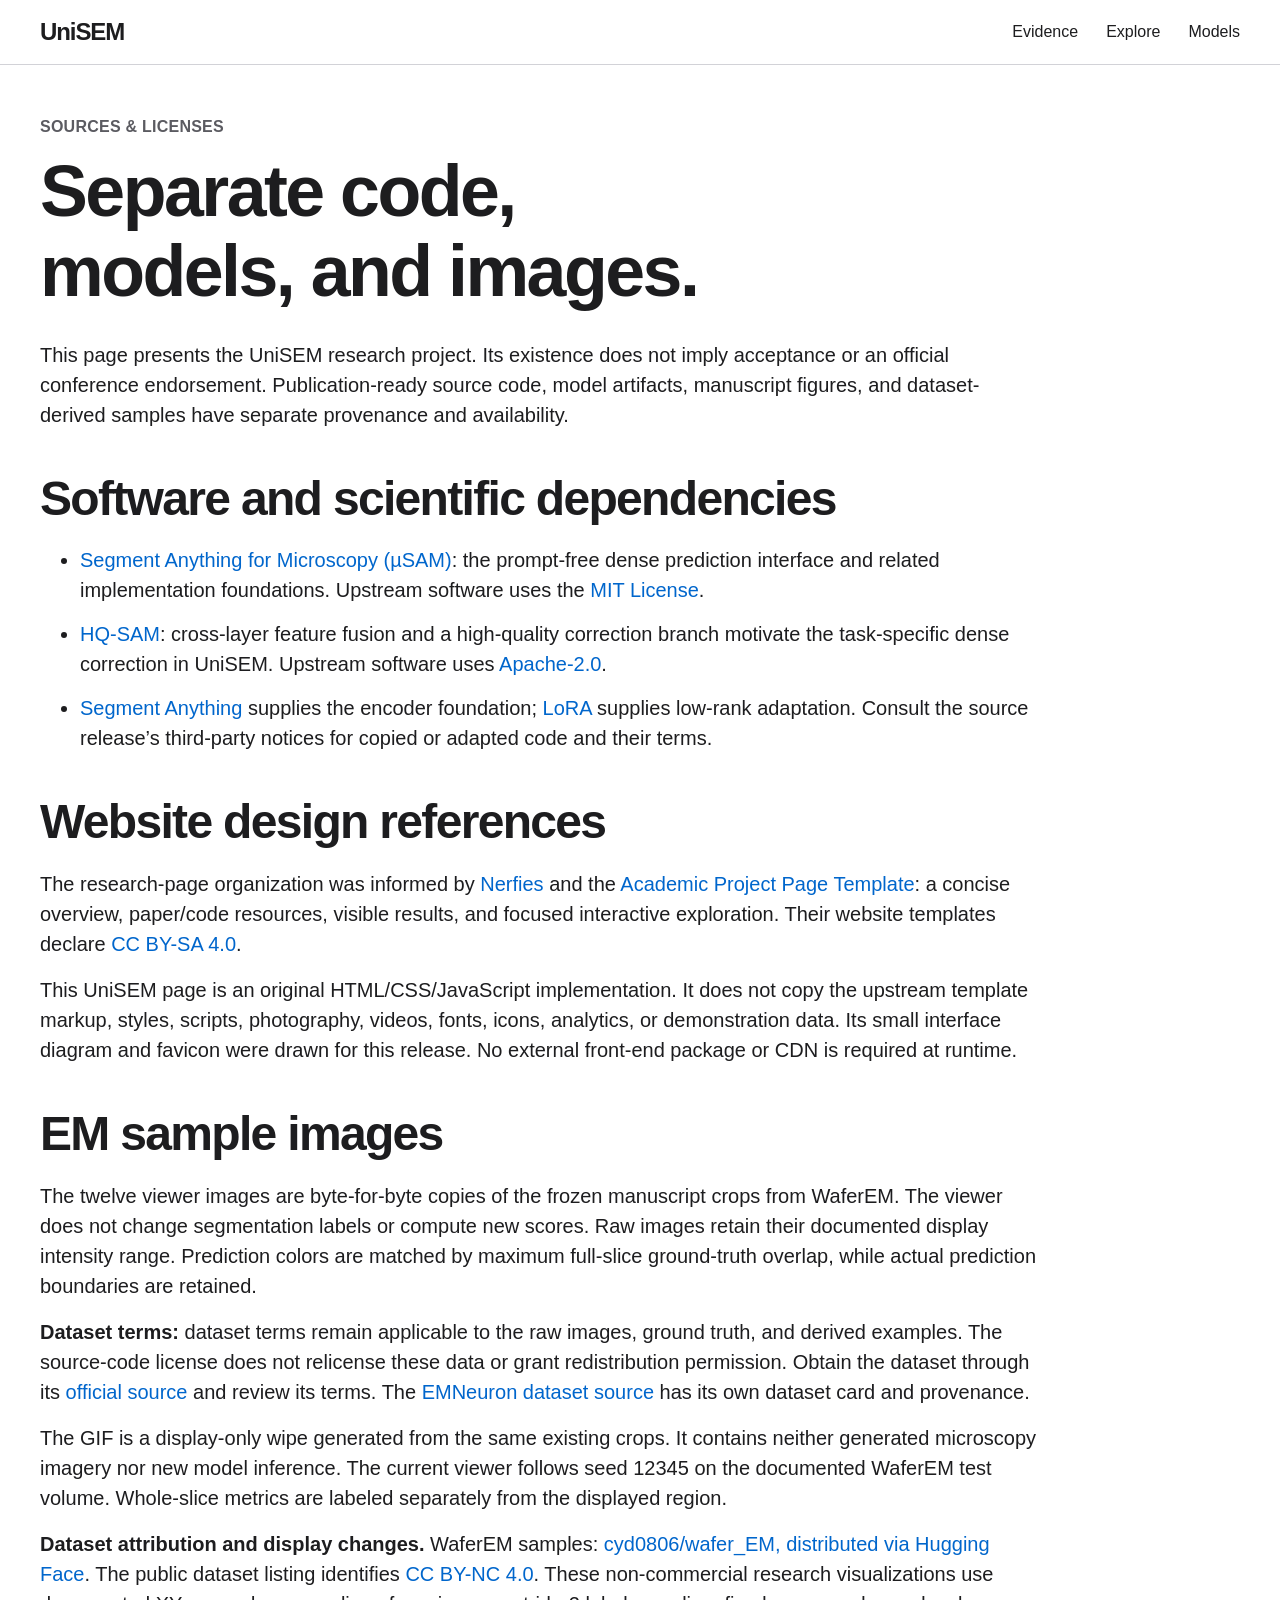
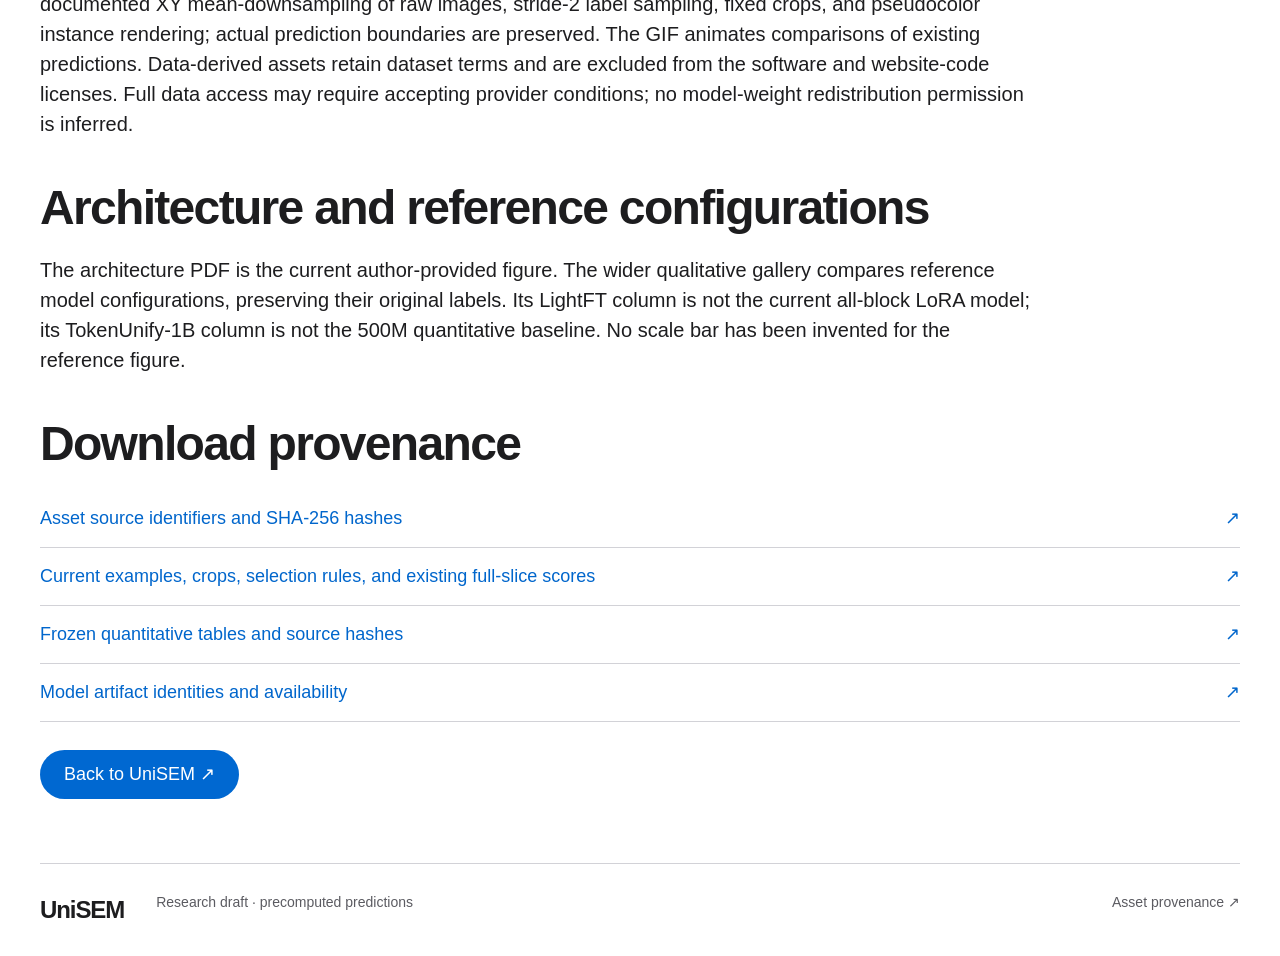
==== commit ffa77bba: "Withdraw manuscript PDFs from public repository and project page" ====
--- a/site/licenses.html
+++ b/site/licenses.html
@@ -1,7 +1,7 @@
 <!doctype html>
 <html lang="en">
-<head><meta charset="utf-8"><meta name="viewport" content="width=device-width, initial-scale=1"><meta name="theme-color" content="#f5f5f7"><title>Sources &amp; licenses — UniSEM</title><link rel="icon" href="assets/favicon.svg" type="image/svg+xml"><link rel="stylesheet" href="styles.css"></head>
-<body><header class="site-header"><a class="wordmark" href="index.html">UniSEM</a><nav aria-label="Source navigation"><a href="index.html#evidence">Evidence</a><a href="index.html#explore">Explore</a><a href="models.html">Models</a></nav><a class="header-paper" href="assets/paper.pdf?v=2f1f1c6c219d">Paper ↗</a></header>
+<head><meta charset="utf-8"><meta name="viewport" content="width=device-width, initial-scale=1"><meta name="theme-color" content="#f5f5f7"><title>Sources &amp; licenses — UniSEM</title><link rel="icon" href="assets/favicon.svg?v=e277f0d589ac" type="image/svg+xml"><link rel="stylesheet" href="styles.css?v=ae7b8bc2bbb1"></head>
+<body><header class="site-header"><a class="wordmark" href="index.html">UniSEM</a><nav aria-label="Source navigation"><a href="index.html#evidence">Evidence</a><a href="index.html#explore">Explore</a><a href="models.html">Models</a></nav></header>
 <main class="section-shell simple-page"><p class="eyebrow">SOURCES &amp; LICENSES</p><h1>Separate code,<br>models, and images.</h1><p>This page presents the UniSEM research project. Its existence does not imply acceptance or an official conference endorsement. Publication-ready source code, model artifacts, manuscript figures, and dataset-derived samples have separate provenance and availability.</p>
 <h2>Software and scientific dependencies</h2><ul><li><a href="https://github.com/computational-cell-analytics/micro-sam">Segment Anything for Microscopy (µSAM)</a>: the prompt-free dense prediction interface and related implementation foundations. Upstream software uses the <a href="https://github.com/computational-cell-analytics/micro-sam/blob/main/LICENSE">MIT License</a>.</li><li><a href="https://github.com/SysCV/sam-hq">HQ-SAM</a>: cross-layer feature fusion and a high-quality correction branch motivate the task-specific dense correction in UniSEM. Upstream software uses <a href="https://github.com/SysCV/sam-hq/blob/main/LICENSE">Apache-2.0</a>.</li><li><a href="https://github.com/facebookresearch/segment-anything">Segment Anything</a> supplies the encoder foundation; <a href="https://arxiv.org/abs/2106.09685">LoRA</a> supplies low-rank adaptation. Consult the source release’s third-party notices for copied or adapted code and their terms.</li></ul>
 <h2>Website design references</h2><p>The research-page organization was informed by <a href="https://nerfies.github.io/">Nerfies</a> and the <a href="https://github.com/eliahuhorwitz/Academic-project-page-template">Academic Project Page Template</a>: a concise overview, paper/code resources, visible results, and focused interactive exploration. Their website templates declare <a href="https://creativecommons.org/licenses/by-sa/4.0/">CC BY-SA 4.0</a>.</p><p>This UniSEM page is an original HTML/CSS/JavaScript implementation. It does not copy the upstream template markup, styles, scripts, photography, videos, fonts, icons, analytics, or demonstration data. Its small interface diagram and favicon were drawn for this release. No external front-end package or CDN is required at runtime.</p>
--- a/site/styles.css
+++ b/site/styles.css
@@ -130,7 +130,8 @@
 .details-body > p { margin-bottom: 18px; }
 .historical-figure { display: block; overflow-x: auto; margin-block: 20px; background: white; }
 .historical-figure img { width: 100%; min-width: 720px; }
-.method-figure { margin-bottom: 28px; overflow-x: auto; }
+.method-figure { margin-top: 32px; margin-bottom: 28px; overflow-x: auto; }
+.method-figure h3 { margin-bottom: 18px; }
 .method-figure img { width: 100%; min-width: 700px; }
 .method-figure figcaption { padding-top: 12px; }
 .method-explainer { display: grid; grid-template-columns: repeat(3, minmax(0,1fr)); gap: 32px; margin-bottom: 24px; }
@@ -139,12 +140,13 @@
 .method-explainer h3 { font-size: 25px; margin-bottom: 12px; }
 .method-explainer p { font-size: 18px; }
 .credit-line { max-width: 1050px; }
-.abstract-details, .author-figure { margin-top: 24px; padding-block: 20px; border-top: 1px solid var(--line); }
-.abstract-details { margin-top: 30px; }
-.author-figure { margin-top: 0; border-bottom: 1px solid var(--line); }
-.author-figure summary span { float: right; margin-right: 8px; }
-.author-figure img { width: 100%; }
-.author-figure p { font-size: 16px; margin-top: 14px; }
+.abstract-details { margin-top: 30px; padding-block: 20px; border-top: 1px solid var(--line); }
+.author-figure { margin: 0 0 32px; padding-bottom: 28px; border-bottom: 1px solid var(--line); }
+.author-figure h3 { margin-bottom: 18px; }
+.architecture-link { display: block; overflow-x: auto; }
+.author-figure img { display: block; width: 100%; min-width: 1100px; }
+.author-figure figcaption { font-size: 16px; margin-top: 14px; }
+.figure-pan-hint { display: none; }
 .abstract-copy { max-width: 980px; }
 .abstract-copy p { font-size: 20px; }
 .abstract-copy .fine-print { font-size: 14px; }
@@ -281,6 +283,7 @@
   .abstract-copy p { font-size: 18px; }
   .abstract-copy .fine-print { font-size: 14px; }
   .method-figure { margin-bottom: 24px; }
+  .figure-pan-hint { display: inline; }
   .evidence-tabs { margin-bottom: 24px; gap: 0; }
   .evidence-tabs button { flex: none; padding: 12px 16px; font-size: 16px; }
   .evidence-copy p:not(.eyebrow):not(.fine-print) { font-size: 18px; }
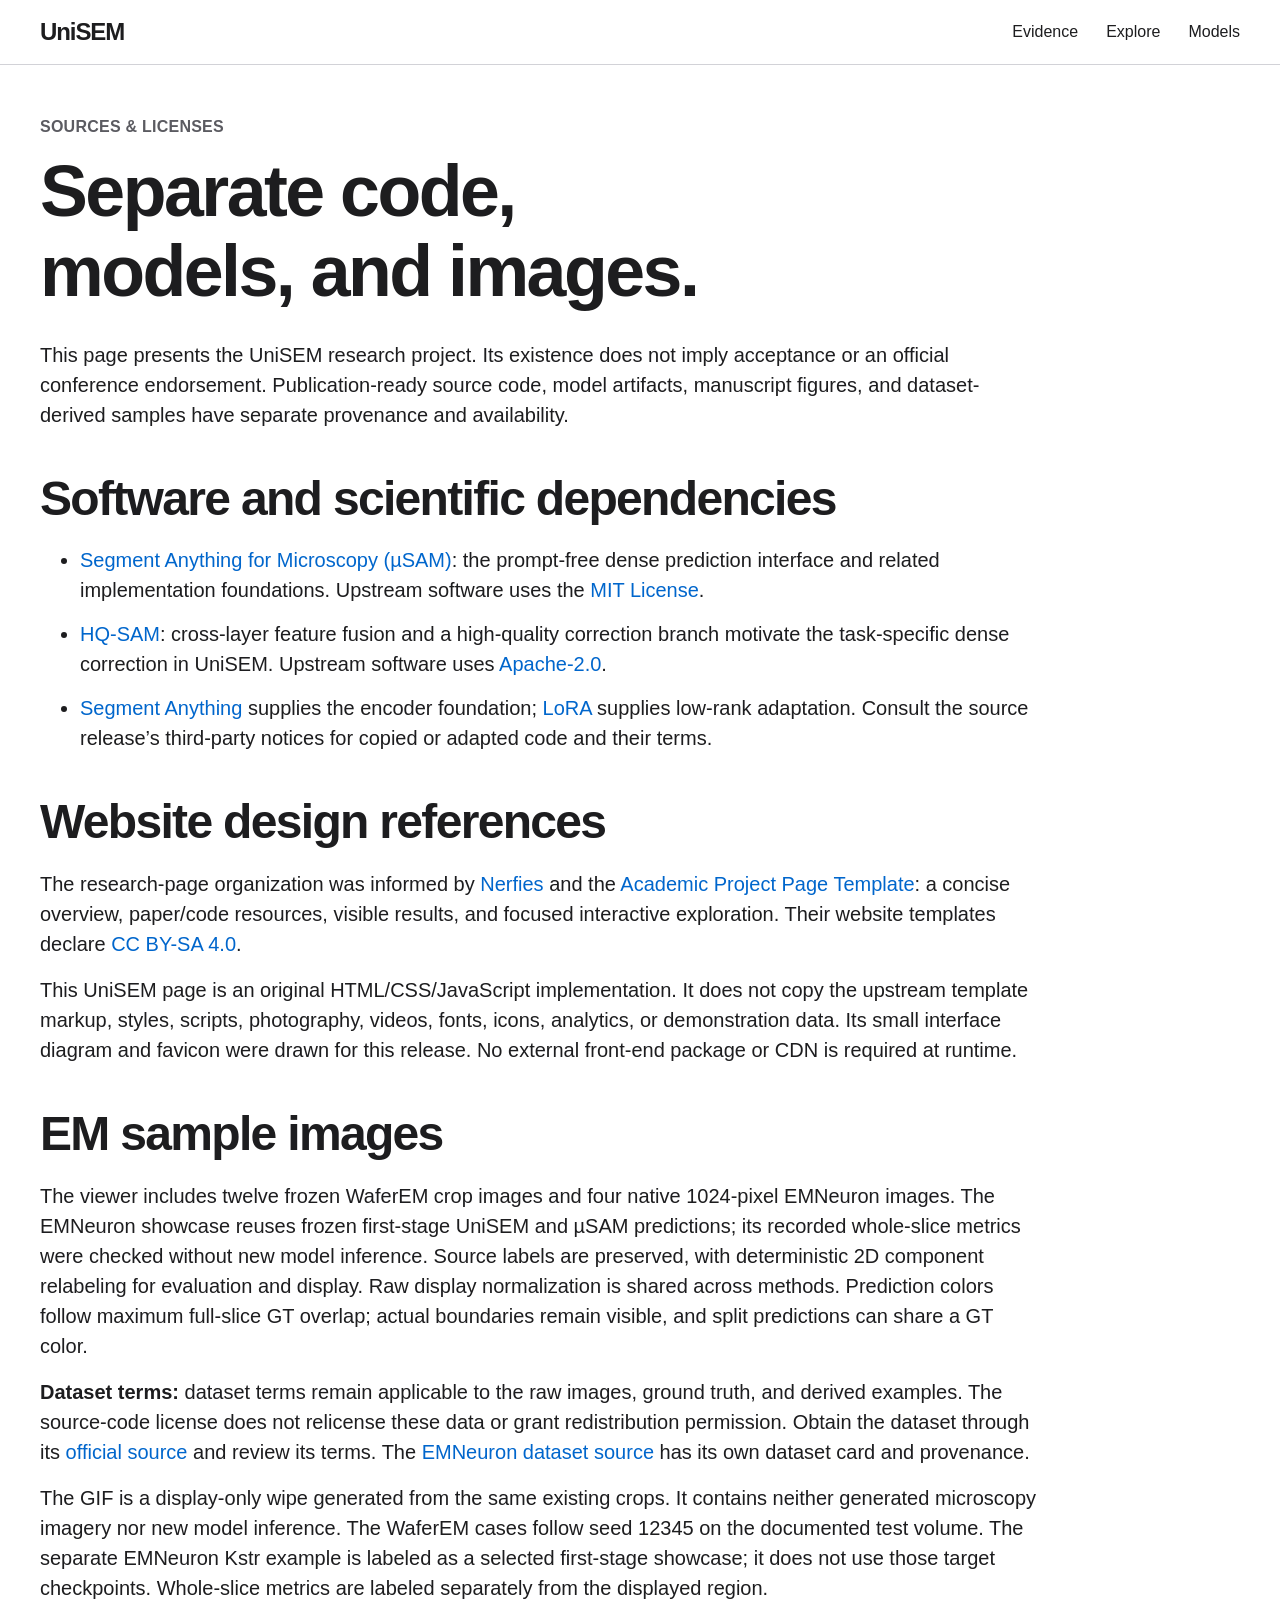
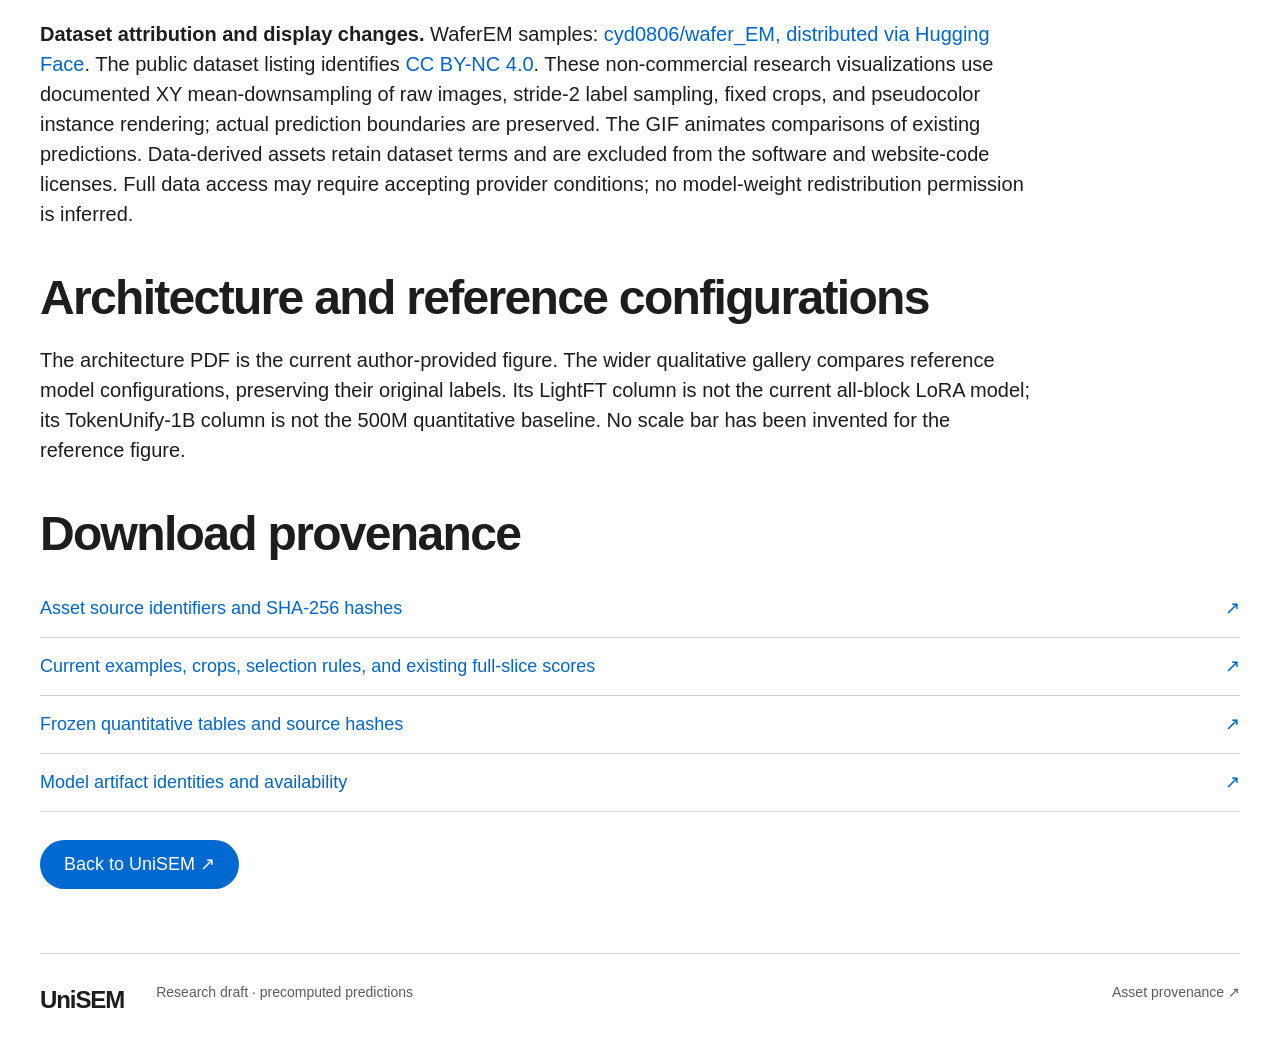
==== commit 0b39f091: "Add native 1024 EMNeuron comparison to project page" ====
--- a/site/licenses.html
+++ b/site/licenses.html
@@ -1,11 +1,11 @@
 <!doctype html>
 <html lang="en">
-<head><meta charset="utf-8"><meta name="viewport" content="width=device-width, initial-scale=1"><meta name="theme-color" content="#f5f5f7"><title>Sources &amp; licenses — UniSEM</title><link rel="icon" href="assets/favicon.svg?v=e277f0d589ac" type="image/svg+xml"><link rel="stylesheet" href="styles.css?v=ae7b8bc2bbb1"></head>
+<head><meta charset="utf-8"><meta name="viewport" content="width=device-width, initial-scale=1"><meta name="theme-color" content="#f5f5f7"><title>Sources &amp; licenses — UniSEM</title><link rel="icon" href="assets/favicon.svg?v=e277f0d589ac" type="image/svg+xml"><link rel="stylesheet" href="styles.css?v=16bc0d70e972"></head>
 <body><header class="site-header"><a class="wordmark" href="index.html">UniSEM</a><nav aria-label="Source navigation"><a href="index.html#evidence">Evidence</a><a href="index.html#explore">Explore</a><a href="models.html">Models</a></nav></header>
 <main class="section-shell simple-page"><p class="eyebrow">SOURCES &amp; LICENSES</p><h1>Separate code,<br>models, and images.</h1><p>This page presents the UniSEM research project. Its existence does not imply acceptance or an official conference endorsement. Publication-ready source code, model artifacts, manuscript figures, and dataset-derived samples have separate provenance and availability.</p>
 <h2>Software and scientific dependencies</h2><ul><li><a href="https://github.com/computational-cell-analytics/micro-sam">Segment Anything for Microscopy (µSAM)</a>: the prompt-free dense prediction interface and related implementation foundations. Upstream software uses the <a href="https://github.com/computational-cell-analytics/micro-sam/blob/main/LICENSE">MIT License</a>.</li><li><a href="https://github.com/SysCV/sam-hq">HQ-SAM</a>: cross-layer feature fusion and a high-quality correction branch motivate the task-specific dense correction in UniSEM. Upstream software uses <a href="https://github.com/SysCV/sam-hq/blob/main/LICENSE">Apache-2.0</a>.</li><li><a href="https://github.com/facebookresearch/segment-anything">Segment Anything</a> supplies the encoder foundation; <a href="https://arxiv.org/abs/2106.09685">LoRA</a> supplies low-rank adaptation. Consult the source release’s third-party notices for copied or adapted code and their terms.</li></ul>
 <h2>Website design references</h2><p>The research-page organization was informed by <a href="https://nerfies.github.io/">Nerfies</a> and the <a href="https://github.com/eliahuhorwitz/Academic-project-page-template">Academic Project Page Template</a>: a concise overview, paper/code resources, visible results, and focused interactive exploration. Their website templates declare <a href="https://creativecommons.org/licenses/by-sa/4.0/">CC BY-SA 4.0</a>.</p><p>This UniSEM page is an original HTML/CSS/JavaScript implementation. It does not copy the upstream template markup, styles, scripts, photography, videos, fonts, icons, analytics, or demonstration data. Its small interface diagram and favicon were drawn for this release. No external front-end package or CDN is required at runtime.</p>
-<h2>EM sample images</h2><p>The twelve viewer images are byte-for-byte copies of the frozen manuscript crops from WaferEM. The viewer does not change segmentation labels or compute new scores. Raw images retain their documented display intensity range. Prediction colors are matched by maximum full-slice ground-truth overlap, while actual prediction boundaries are retained.</p><p><strong>Dataset terms:</strong> dataset terms remain applicable to the raw images, ground truth, and derived examples. The source-code license does not relicense these data or grant redistribution permission. Obtain the dataset through its <a href="https://huggingface.co/datasets/cyd0806/wafer_EM">official source</a> and review its terms. The <a href="https://huggingface.co/datasets/yanchaoz/EMNeuron">EMNeuron dataset source</a> has its own dataset card and provenance.</p><p>The GIF is a display-only wipe generated from the same existing crops. It contains neither generated microscopy imagery nor new model inference. The current viewer follows seed 12345 on the documented WaferEM test volume. Whole-slice metrics are labeled separately from the displayed region.</p>
+<h2>EM sample images</h2><p>The viewer includes twelve frozen WaferEM crop images and four native 1024-pixel EMNeuron images. The EMNeuron showcase reuses frozen first-stage UniSEM and µSAM predictions; its recorded whole-slice metrics were checked without new model inference. Source labels are preserved, with deterministic 2D component relabeling for evaluation and display. Raw display normalization is shared across methods. Prediction colors follow maximum full-slice GT overlap; actual boundaries remain visible, and split predictions can share a GT color.</p><p><strong>Dataset terms:</strong> dataset terms remain applicable to the raw images, ground truth, and derived examples. The source-code license does not relicense these data or grant redistribution permission. Obtain the dataset through its <a href="https://huggingface.co/datasets/cyd0806/wafer_EM">official source</a> and review its terms. The <a href="https://huggingface.co/datasets/yanchaoz/EMNeuron">EMNeuron dataset source</a> has its own dataset card and provenance.</p><p>The GIF is a display-only wipe generated from the same existing crops. It contains neither generated microscopy imagery nor new model inference. The WaferEM cases follow seed 12345 on the documented test volume. The separate EMNeuron Kstr example is labeled as a selected first-stage showcase; it does not use those target checkpoints. Whole-slice metrics are labeled separately from the displayed region.</p>
 <p><strong>Dataset attribution and display changes.</strong> WaferEM samples: <a href="https://huggingface.co/datasets/cyd0806/wafer_EM">cyd0806/wafer_EM, distributed via Hugging Face</a>. The public dataset listing identifies <a href="https://creativecommons.org/licenses/by-nc/4.0/">CC BY-NC 4.0</a>. These non-commercial research visualizations use documented XY mean-downsampling of raw images, stride-2 label sampling, fixed crops, and pseudocolor instance rendering; actual prediction boundaries are preserved. The GIF animates comparisons of existing predictions. Data-derived assets retain dataset terms and are excluded from the software and website-code licenses. Full data access may require accepting provider conditions; no model-weight redistribution permission is inferred.</p>
 <h2>Architecture and reference configurations</h2><p>The architecture PDF is the current author-provided figure. The wider qualitative gallery compares reference model configurations, preserving their original labels. Its LightFT column is not the current all-block LoRA model; its TokenUnify-1B column is not the 500M quantitative baseline. No scale bar has been invented for the reference figure.</p>
 <h2>Download provenance</h2><a class="resource-row" href="assets/asset-provenance.json"><span>Asset source identifiers and SHA-256 hashes</span><span>↗</span></a><a class="resource-row" href="assets/cases.json"><span>Current examples, crops, selection rules, and existing full-slice scores</span><span>↗</span></a><a class="resource-row" href="data/results.json"><span>Frozen quantitative tables and source hashes</span><span>↗</span></a><a class="resource-row" href="models/manifest.json"><span>Model artifact identities and availability</span><span>↗</span></a><a class="button primary" href="index.html">Back to UniSEM ↗</a></main><footer class="site-footer section-shell"><a class="wordmark" href="index.html">UniSEM</a><p>Research draft · precomputed predictions</p><a href="assets/asset-provenance.json">Asset provenance ↗</a></footer></body></html>
--- a/site/styles.css
+++ b/site/styles.css
@@ -307,3 +307,11 @@
   html { scroll-behavior: auto; }
   *, *::before, *::after { animation: none !important; transition: none !important; }
 }
+
+.full-resolution-links { display: grid; gap: 12px; margin-top: 20px; font-size: 16px; line-height: 1.4; }
+.full-resolution-links > div { display: flex; justify-content: space-between; gap: 18px; align-items: baseline; }
+.full-resolution-links a { min-width: 0; overflow-wrap: anywhere; }
+.full-resolution-links a:last-child { flex-shrink: 0; }
+@media(max-width: 760px) {
+  .full-resolution-links > div { flex-wrap: wrap; gap: 6px 18px; }
+}
